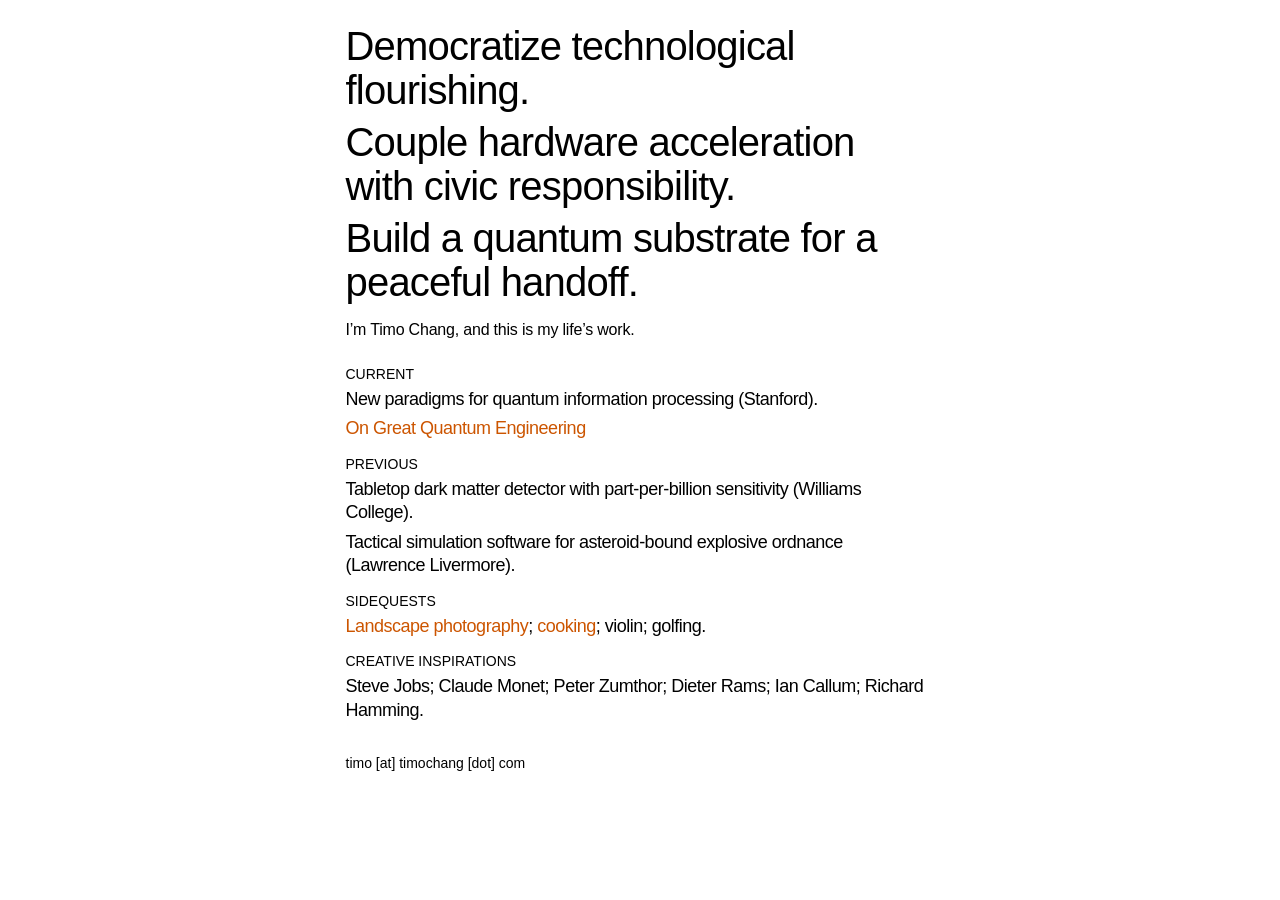
==== index.html @ 715b97fe "Increase homepage typography while preserving spacing" ====
<!DOCTYPE html>
<html lang="en">
<head>
    <meta charset="UTF-8">
    <meta name="viewport" content="width=device-width, initial-scale=1.0">
    <meta http-equiv="Cache-Control" content="no-cache, no-store, must-revalidate">
    <meta http-equiv="Pragma" content="no-cache">
    <meta http-equiv="Expires" content="0">
    <title>Timo Chang</title>
    <meta name="description" content="Architecting the first winnable quantum game. Building digital quantum information processing with neutral atom arrays.">

    <!-- Open Graph / Social Media -->
    <meta property="og:type" content="website">
    <meta property="og:url" content="https://yourwebsite.com/">
    <meta property="og:title" content="Timo Chang">
    <meta property="og:description" content="Architecting the first winnable quantum game.">
    <meta property="og:image" content="/og-image.png?v=4">
    <meta property="og:image:width" content="1200">
    <meta property="og:image:height" content="630">

    <!-- Twitter -->
    <meta name="twitter:card" content="summary_large_image">
    <meta name="twitter:title" content="Timo Chang">
    <meta name="twitter:description" content="Architecting the first winnable quantum game.">
    <meta name="twitter:image" content="/og-image.png?v=4">

    <link rel="icon" type="image/svg+xml" href="favicon.svg?v=6">
    <link rel="icon" type="image/png" sizes="32x32" href="favicon-32.png?v=6">
    <link rel="icon" type="image/png" sizes="192x192" href="favicon-192.png?v=6">
    <link rel="icon" type="image/png" sizes="512x512" href="favicon-512.png?v=6">
    <link rel="apple-touch-icon" sizes="180x180" href="apple-touch-icon.png?v=5">

    <link rel="stylesheet" href="css/style.css?v=home-type-20260914">

    <!-- Strip hash before browser renders so it can't fragment-scroll.
         nav.js reads __initialHash and restores the URL after switching. -->
    <script>
        (function () {
            if (window.location.hash) {
                window.__initialHash = window.location.hash.slice(1);
                history.replaceState(null, '', window.location.pathname + window.location.search);
            }
        })();
    </script>
</head>
<body>
    <header>
        <div class="header-inner">
            <div class="site-title">
                <a href="#about" aria-label="Home">
                    <svg class="home-circle" width="16" height="16" viewBox="0 0 16 16">
                        <circle cx="8" cy="8" r="8" fill="#CC5500"/>
                    </svg>
                    <span class="home-text" style="display: none;">Home</span>
                </a>
            </div>
            <button class="mobile-menu-toggle" aria-label="Toggle menu">Menu</button>
            <nav>
                <a href="#engineering" class="nav-link">Engineering</a>
                <a href="#photographs" class="nav-link">Photographs</a>
                <a href="#recipes" class="nav-link">Recipes</a>
            </nav>
        </div>
    </header>

    <main>
        <section data-section="about" class="section active">
            <div class="grid"><div class="home-reading">
                <div class="home-principle">
                    <h1><span>Democratize technological flourishing.</span><span>Couple hardware acceleration with civic responsibility.</span><span>Build a quantum substrate for a peaceful handoff.</span></h1>
                    <p class="home-introduction">I’m Timo Chang, and this is my life’s work.</p>
                </div>
                <div class="home-details">
                    <div class="home-group"><h2 class="home-group-label">Current</h2><p>New paradigms for quantum information processing (Stanford).</p><p><a href="#engineering">On Great Quantum Engineering</a></p></div>
                    <div class="home-group"><h2 class="home-group-label">Previous</h2><p>Tabletop dark matter detector with part-per-billion sensitivity (Williams College).</p><p>Tactical simulation software for asteroid-bound explosive ordnance (Lawrence Livermore).</p></div>
                    <div class="home-group"><h2 class="home-group-label">Sidequests</h2><p><a href="#photographs">Landscape photography</a>; <a href="#recipes">cooking</a>; violin; golfing.</p></div>
                    <div class="home-group"><h2 class="home-group-label">Creative Inspirations</h2><p>Steve Jobs; Claude Monet; Peter Zumthor; Dieter Rams; Ian Callum; Richard Hamming.</p></div>
                </div>
                <p class="home-contact">timo [at] timochang [dot] com</p>
            </div></div>
        </section>

        <section data-section="recipes" class="section">
            <div class="recipe-grid">
                <aside class="recipe-sidebar">
                    <div class="recipe-tabs">
                        <button class="recipe-tab active" data-recipe="short-ribs">Short Ribs & Pommes Purée</button>
                        <button class="recipe-tab" data-recipe="chicken-provencal">Poulet à la Provençale</button>
                    </div>
                </aside>

                <div class="recipe-content">
                    <!-- Recipe: Short Ribs -->
                    <div class="recipe-page active" data-recipe="short-ribs">
                        <!-- Recipe Header -->
                        <div class="recipe-header">
                            <h2 class="recipe-title">Braised Beef Short Ribs & Pommes Purée</h2>
                            <div class="recipe-meta">
                                <span class="recipe-cycle">Time Overhead: 0h10m + 4h15m = <strong>4h25m</strong></span>
                            </div>
                        </div>

                <!-- Primitives + Dish Image Grid -->
                <div class="primitives-image-grid">
                    <div class="primitives-section">
                        <div class="primitives-category">
                            <span class="primitives-label">Hardware</span>
                            <span class="primitives-value">Dutch Oven, Stainless Steel Pot, Blender, Cheesecloth</span>
                        </div>
                        <div class="primitives-category">
                            <span class="primitives-label">Protein</span>
                            <span class="primitives-value">Short Ribs (Bone-in)</span>
                        </div>
                        <div class="primitives-category">
                            <span class="primitives-label">Aromatics</span>
                            <span class="primitives-value">Onion, Carrot, Celery, Tomato Paste</span>
                        </div>
                        <div class="primitives-category">
                            <span class="primitives-label">Solvents</span>
                            <span class="primitives-value">Red Wine (Cabernet), Beef Stock (Gelatinous)</span>
                        </div>
                        <div class="primitives-category">
                            <span class="primitives-label">Starch</span>
                            <span class="primitives-value">Yukon Gold Potatoes</span>
                        </div>
                        <div class="primitives-category">
                            <span class="primitives-label">Emulsion</span>
                            <span class="primitives-value">Butter (Cold), Lemon Juice (Acid)</span>
                        </div>
                    </div>
                    <figure class="dish-photo-figure">
                        <img src="img/braised-beef.jpg" alt="Braised Beef Short Ribs & Pommes Purée" class="dish-photo no-grayscale" loading="lazy">
                    </figure>
                </div>

                <div class="section-divider"></div>

                <!-- Gantt Chart -->
                <div class="gantt-chart" tabindex="0" role="region" aria-label="Cooking timeline">
                    <!-- Time Axis -->
                    <div class="gantt-time-axis">
                        <div class="gantt-label"></div>
                        <div class="gantt-track-header">
                            <span class="time-marker" style="left: 0%;">-0:10</span>
                            <span class="time-marker" style="left: 6%;">0:00</span>
                            <span class="time-marker" style="left: 26%;">0:35</span>
                            <span class="time-marker break-marker" style="left: 38%;"> // </span>
                            <span class="time-marker" style="left: 52%;">3:30</span>
                            <span class="time-marker" style="left: 72%;">4:00</span>
                            <span class="time-marker" style="left: 98%;">4:15</span>
                        </div>
                    </div>

                    <!-- Thread A: Protein -->
                    <div class="gantt-row-labeled">
                        <div class="gantt-label">
                            <span class="thread-name">A: Protein</span>
                        </div>
                        <div class="gantt-track-container">
                            <!-- Labels above -->
                            <div class="gantt-labels-row">
                                <span class="external-label" style="left: 3%;" data-step="mise">Prep</span>
                                <span class="external-label" style="left: 10.5%;" data-step="sear">Sear</span>
                                <span class="external-label" style="left: 18.5%;" data-step="deglaze">Deglaze</span>
                                <span class="external-label" style="left: 28%;" data-step="braise">Braise</span>
                                <span class="external-label" style="left: 74%;" data-step="strain">Strain</span>
                                <span class="external-label" style="left: 90%;" data-step="reduce">Reduce</span>
                            </div>
                            <!-- Track with blocks -->
                            <div class="gantt-track" data-thread="a">
                                <div class="track-highlight-bar"></div>
                                <div class="gantt-block active" style="left: 0%; width: 6%;" data-step="mise"></div>
                                <div class="gantt-block active" style="left: 6%; width: 9%;" data-step="sear"></div>
                                <div class="gantt-block active" style="left: 15%; width: 7%;" data-step="deglaze"></div>
                                <div class="gantt-block passive" style="left: 22%; width: 12%;" data-step="braise"></div>
                                <div class="gantt-break" style="left: 34%; width: 8%;"></div>
                                <div class="gantt-block passive" style="left: 42%; width: 26%;" data-step="braise"></div>
                                <div class="gantt-block active" style="left: 68%; width: 12%;" data-step="strain"></div>
                                <div class="gantt-block active accent" style="left: 80%; width: 20%;" data-step="reduce"></div>
                            </div>
                        </div>
                    </div>

                    <!-- Thread B: Starch -->
                    <div class="gantt-row-labeled">
                        <div class="gantt-label">
                            <span class="thread-name">B: Starch</span>
                        </div>
                        <div class="gantt-track-container">
                            <!-- Labels above -->
                            <div class="gantt-labels-row">
                                <span class="external-label" style="left: 53%;" data-step="prep">Prep</span>
                                <span class="external-label" style="left: 69%;" data-step="boil">Boil</span>
                                <span class="external-label" style="left: 90%;" data-step="emulsify">Emulsify</span>
                            </div>
                            <!-- Track with blocks -->
                            <div class="gantt-track" data-thread="b">
                                <div class="track-highlight-bar"></div>
                                <div class="gantt-block idle" style="left: 0%; width: 34%;"></div>
                                <div class="gantt-break" style="left: 34%; width: 8%;"></div>
                                <div class="gantt-block idle" style="left: 42%; width: 6%;"></div>
                                <div class="gantt-block active" style="left: 48%; width: 10%;" data-step="prep"></div>
                                <div class="gantt-block active" style="left: 58%; width: 22%;" data-step="boil"></div>
                                <div class="gantt-block active accent" style="left: 80%; width: 20%;" data-step="emulsify"></div>
                            </div>
                        </div>
                    </div>
                </div>

                <!-- Step Details -->
                <div class="recipe-steps">
                    <div class="step-grid" data-step="mise">
                        <div class="step-time">T-00:10</div>
                        <div class="step-thread">A</div>
                        <div class="step-desc"><strong>Prep</strong> — Salt ribs. Medium dice mirepoix (onion, carrot, celery). 10m.</div>
                    </div>
                    <div class="step-grid" data-step="sear">
                        <div class="step-time">T+00:00</div>
                        <div class="step-thread">A</div>
                        <div class="step-desc"><strong>Sear Protein</strong> — Dutch Oven, high heat. Deep Maillard crust. Remove. 20m.</div>
                    </div>
                    <div class="step-grid" data-step="deglaze">
                        <div class="step-time">T+00:20</div>
                        <div class="step-thread">A</div>
                        <div class="step-desc"><strong>Mirepoix + Deglaze</strong> — Sauté aromatics. Deglaze w/ Cabernet (lift fond). Add beef stock. 15m.</div>
                    </div>
                    <div class="step-grid passive-step" data-step="braise">
                        <div class="step-time">T+00:35</div>
                        <div class="step-thread">A</div>
                        <div class="step-desc"><strong>Braise</strong> — Oven @ 325°F. Collagen → gelatin conversion. 3h 25m. [Passive]</div>
                    </div>
                    <div class="step-grid" data-step="prep">
                        <div class="step-time">T+03:30</div>
                        <div class="step-thread">B</div>
                        <div class="step-desc"><strong>Prep Potatoes</strong> — Peel, cube Yukon Golds. Cold water start. 15m.</div>
                    </div>
                    <div class="step-grid" data-step="boil">
                        <div class="step-time">T+03:45</div>
                        <div class="step-thread">B</div>
                        <div class="step-desc"><strong>Boil</strong> — Until fork-tender. 25m.</div>
                    </div>
                    <div class="step-grid" data-step="strain">
                        <div class="step-time">T+04:00</div>
                        <div class="step-thread">A</div>
                        <div class="step-desc"><strong>Filtration</strong> — Remove meat. Strain liquid through cheesecloth. Discard solids. 5m.</div>
                    </div>
                    <div class="step-grid" data-step="reduce">
                        <div class="step-time">T+04:05</div>
                        <div class="step-thread">A</div>
                        <div class="step-desc"><strong>Reduction</strong> — High heat. Reduce braising liquid to demi-glace consistency. 10m.</div>
                    </div>
                    <div class="step-grid" data-step="emulsify">
                        <div class="step-time">T+04:10</div>
                        <div class="step-thread">B</div>
                        <div class="step-desc"><strong>Emulsify</strong> — Drain. Blender. Add cold butter + lemon juice (acid). 5m.</div>
                    </div>
                    <div class="step-grid convergence-step" data-step="plate">
                        <div class="step-time">T+04:15</div>
                        <div class="step-thread">A+B</div>
                        <div class="step-desc"><strong>Plate</strong> — Pommes purée base. Short rib. Pour reduction over meat.</div>
                    </div>
                </div>
                    </div>

                    <!-- Recipe: Chicken Provençal -->
                    <div class="recipe-page" data-recipe="chicken-provencal">
                        <!-- Recipe Header -->
                        <div class="recipe-header">
                            <h2 class="recipe-title">Poulet à la Provençale</h2>
                            <div class="recipe-meta">
                                <span class="recipe-cycle">Time Overhead: 0h15m + 0h40m = <strong>0h55m</strong></span>
                            </div>
                        </div>

                <!-- Primitives + Dish Image Grid -->
                <div class="primitives-image-grid">
                    <div class="primitives-section">
                        <div class="primitives-category">
                            <span class="primitives-label">Hardware</span>
                            <span class="primitives-value">Dutch Oven</span>
                        </div>
                        <div class="primitives-category">
                            <span class="primitives-label">Protein</span>
                            <span class="primitives-value">Whole Chicken Leg (Bone-in, Skin-on)</span>
                        </div>
                        <div class="primitives-category">
                            <span class="primitives-label">Matrix</span>
                            <span class="primitives-value">Cherry Tomatoes, Bell Peppers, Shallots, Garlic, Tangerine, Rosemary</span>
                        </div>
                        <div class="primitives-category">
                            <span class="primitives-label">Solvents</span>
                            <span class="primitives-value">Dry White Wine (Sauvignon Blanc), Chicken Stock</span>
                        </div>
                        <div class="primitives-category">
                            <span class="primitives-label">Integration</span>
                            <span class="primitives-value">Pesto Rigatoni / Saffron Rice</span>
                        </div>
                    </div>
                    <figure class="dish-photo-figure">
                        <img src="img/chicken.png" alt="Poulet à la Provençale" class="dish-photo no-grayscale" loading="lazy">
                    </figure>
                </div>

                <div class="section-divider"></div>

                <!-- Gantt Chart -->
                <div class="gantt-chart" tabindex="0" role="region" aria-label="Cooking timeline">
                    <!-- Time Axis -->
                    <div class="gantt-time-axis">
                        <div class="gantt-label"></div>
                        <div class="gantt-track-header">
                            <span class="time-marker" style="left: 0%;">-0:10</span>
                            <span class="time-marker" style="left: 12.5%;">0:00</span>
                            <span class="time-marker" style="left: 31.25%;">0:15</span>
                            <span class="time-marker" style="left: 50%;">0:30</span>
                            <span class="time-marker" style="left: 87.5%;">1:10</span>
                            <span class="time-marker" style="left: 100%;">1:15</span>
                        </div>
                    </div>

                    <!-- Thread A: Protein -->
                    <div class="gantt-row-labeled">
                        <div class="gantt-label">
                        </div>
                        <div class="gantt-track-container">
                            <!-- Labels above -->
                            <div class="gantt-labels-row">
                                <span class="external-label" style="left: 6.25%;" data-step="prep">Prep</span>
                                <span class="external-label" style="left: 21.875%;" data-step="sear">Sear</span>
                                <span class="external-label" style="left: 34.375%;" data-step="extraction">Extract</span>
                                <span class="external-label" style="left: 40.625%;" data-step="deglaze">Deglaze</span>
                                <span class="external-label" style="left: 46.875%;" data-step="assembly">Assemble</span>
                                <span class="external-label" style="left: 68.75%;" data-step="braise">Braise</span>
                                <span class="external-label" style="left: 93.75%;" data-step="finish">Finish</span>
                            </div>
                            <!-- Track with blocks -->
                            <div class="gantt-track" data-thread="a">
                                <div class="track-highlight-bar"></div>
                                <div class="gantt-block active" style="left: 0%; width: 12.5%;" data-step="prep"></div>
                                <div class="gantt-block active" style="left: 12.5%; width: 18.75%;" data-step="sear"></div>
                                <div class="gantt-block active" style="left: 31.25%; width: 6.25%;" data-step="extraction"></div>
                                <div class="gantt-block active" style="left: 37.5%; width: 6.25%;" data-step="deglaze"></div>
                                <div class="gantt-block active" style="left: 43.75%; width: 6.25%;" data-step="assembly"></div>
                                <div class="gantt-block passive" style="left: 50%; width: 37.5%;" data-step="braise"></div>
                                <div class="gantt-block active accent" style="left: 87.5%; width: 12.5%;" data-step="finish"></div>
                            </div>
                        </div>
                    </div>
                </div>

                <!-- Step Details -->
                <div class="recipe-steps">
                    <div class="step-grid single-thread" data-step="prep">
                        <div class="step-time">T-00:10</div>
                        <div class="step-desc"><strong>Prep</strong> — Salt chicken. Mince shallots/garlic. Julienne bell peppers. Halve tangerine. 10m.</div>
                    </div>
                    <div class="step-grid single-thread" data-step="sear">
                        <div class="step-time">T+00:00</div>
                        <div class="step-desc"><strong>Sear</strong> — Cold dutch oven start. Med-High. Render fat. Crisp skin. 15m.</div>
                    </div>
                    <div class="step-grid single-thread" data-step="extraction">
                        <div class="step-time">T+00:15</div>
                        <div class="step-desc"><strong>Extraction</strong> — Remove chicken. Sauté shallots/garlic in schmaltz. 5m.</div>
                    </div>
                    <div class="step-grid single-thread" data-step="deglaze">
                        <div class="step-time">T+00:20</div>
                        <div class="step-desc"><strong>Deglaze</strong> — Add wine. Scrape fond. Reduce by half. 5m.</div>
                    </div>
                    <div class="step-grid single-thread" data-step="assembly">
                        <div class="step-time">T+00:25</div>
                        <div class="step-desc"><strong>Assembly</strong> — Add tomatoes, bell peppers, stock. Place tangerine half (face down). Return chicken (skin up). Rosemary. 5m.</div>
                    </div>
                    <div class="step-grid single-thread passive-step" data-step="braise">
                        <div class="step-time">T+00:30</div>
                        <div class="step-desc"><strong>Braise</strong> — Oven @ 375°F. Uncovered (maintains skin texture). 40m. [Passive]</div>
                    </div>
                    <div class="step-grid single-thread convergence-step" data-step="finish">
                        <div class="step-time">T+01:10</div>
                        <div class="step-desc"><strong>Finish</strong> — Remove. Rest 5m. Top with parsley/zest.</div>
                    </div>
                </div>
                    </div>
                </div>
            </div>
        </section>

        <section data-section="engineering" class="section">
            <div class="essay-container">
                <h2 class="essay-title">On Great Quantum Engineering</h2>
                <p class="essay-label">A definite optimist's philosophy on quantum systems engineering</p>
                <blockquote class="essay-epigraph">
                    "In order to improve your game, you must study the endgame before everything else."
                    <cite>— José Raúl Capablanca, World Chess Champion 1921</cite>
                </blockquote>

                <div class="essay-body">

                    <!-- I · The Grandmaster's Inversion (¶1–5) -->
                    <div class="essay-row">
                        <div class="essay-text">
                            <p>Casual chess players learn the game forward. They memorize openings and hunt for tactical advantages in the middle game, winning material here or dominating a file there. They view the game as a collection of local optimizations, hoping that if they win enough small battles, the war will take care of itself.</p>
                        </div>
                    </div>

                    <div class="essay-row">
                        <div class="essay-text">
                            <p>The Grandmaster inverts this logic. He studies the endgame first because he understands that a checkmate with a single pawn is worth more than a draw with a full queen advantage. He does not play to accumulate material; he plays to force a specific, simplified state where victory is inevitable.</p>
                        </div>
                    </div>

                    <div class="essay-row">
                        <div class="essay-text">
                            <p>This analogy articulately transposes to the difference between good versus great engineering. A good engineer is a master of tactics. He can optimize a specific component, minimize a specific noise source, or design a beautiful control loop. He wins material. But the great engineer, much like Capablanca, is obsessed with the endgame. He understands that a "better" component is worthless if it does not improve his final device performance. He defines the particular application first, and then derives every move in the stack—from the hardware topology to the compilation strategy—directly from the final winning endgame.</p>
                        </div>
                    </div>

                    <div class="essay-row">
                        <div class="essay-text">
                            <p>I learned this lesson the hard way. As I transitioned from the clean, bounded problems of physics coursework to the chaos of building a quantum information processor, I realized all I had learned in school was tactics. I could stabilize the frequency of a laser or improve the coherence of a qubit, but I lacked the clarity of a Grandmaster. I found myself asking: <em>How do I identify the point of diminishing returns? Amidst a seemingly boundless number of optimization problems, how do I choose the few that actually move the needle?</em></p>
                        </div>
                    </div>

                    <div class="essay-row">
                        <div class="essay-text">
                            <p>These were daunting questions, but I quickly realized that the inability to answer them is not a skill issue. Rather, it is a deficiency of framework. The great engineer succeeds not just because he can build, but because he treats the endgame not merely as an outcome but rather the <strong>generator of logic</strong>. I truly believe that if you can strictly define a clear end goal, you can derive the framework through which you analyze your entire engineering workflow.</p>
                        </div>
                    </div>

                    <!-- II · The Indefinite Trance (¶6–7) -->
                    <div class="essay-section-group" data-section="indefinite-trance">
                        <div class="essay-row">
                            <div class="essay-text">
                                <p>Such rigorous, systems-level derivation is foreign to the quantum information processing community. Our field is entranced by a ubiquitous dosage of <strong>indefinite optimism</strong>. We are magnetized by the shimmering notion of "Universal Fault Tolerance"—a horizon that promises a trillion dollar market despite lacking verifiable advantage in almost any application beyond factoring primes. Attempting to engineer for universality and optionality offers the comfort of avoiding the risk of a wrong commitment. But the indefinite optimist pays the cost of forever waiting for a better future to arrive; he can never chart and build that future for himself. And in that endless wait, desperately treading water until the next ambiguous dopamine hit arrives, the decay to indefinite pessimism is both inevitable and tragic.</p>
                            </div>
                        </div>

                        <div class="essay-row">
                            <div class="essay-text">
                                <p>We must be <strong>definite optimists</strong>. The only way to break out of this trance and architect a better future outcome is to define a <strong>winnable quantum game</strong>. By constraining the endgame to a single, verifiable application, we force the development of the very framework that the indefinite optimist avoids.</p>
                            </div>
                        </div>
                    </div>

                    <!-- III · Derived Architecture (¶8–11) -->
                    <div class="essay-section-group" data-section="derived-architecture">
                        <div class="essay-row">
                            <div class="essay-text">
                                <p>Consider the architectural decisions required to build a functional quantum information processor. The engineer must correctly select: qubit modality, qubit encoding, system connectivity, entanglement method, error correction code, and circuit compilation strategy.</p>
                            </div>
                        </div>

                        <div class="essay-row">
                            <div class="essay-text">
                                <p>In this stack, there is no partial credit. If any single one of these layers is incorrect, the machine will not produce quantum advantage. In the pursuit of general universality, the engineer is forced to operate in a design space of maximum entropy. He must consider every application and no application simultaneously, making isolated optimizations based on local intuition. In reality, the magnitude of his work is wasted by the chaos of his direction.</p>
                            </div>
                        </div>

                        <div class="essay-row">
                            <div class="essay-text">
                                <p>But if you impose a defined endgame, you apply a rigorous boundary condition that drastically limits the space of possible trajectories. You trade 99% of possible applications, speculative market verticals, and the seductive promise of a universal outcome for a design parameter space that you can explore ergodically. To statistically guarantee the system reaches the winning game state, one must brutally restrict the search volume. By restricting the scope of application, you give yourself an opportunity for engineering decisions to compound productively. The application dictates the connectivity; the connectivity constrains the error correction; the error correction selects the qubit. This is the only way to reach a winning endgame.</p>
                            </div>
                        </div>

                        <div class="essay-row">
                            <div class="essay-text">
                                <p>I propose that we stop treating the architecture of a quantum computer as a speculative bet, and start treating it as a derived solution. We must fix the endgame not to a vague market vertical but to a specific computational victory. We must select a single, well-defined algorithm—whether it is a specific Hamiltonian simulation or a targeted optimization routine—and anchor the entire stack to that singular point. This constraint transforms the engineering process. It enables us to quantitatively evaluate every decision, replacing the aimless optimization of micro-metrics with a rigorous analysis of resource management, time overhead, and error budgeting. These will become the first true fundamentals of quantum systems engineering.</p>
                            </div>
                        </div>
                    </div>

                    <!-- IV · The Right to Play Again (¶12–19) -->
                    <div class="essay-row">
                        <div class="essay-text">
                            <p>The utility of studying the endgame extends far beyond the engineering stack. It illuminates the commercial path and dictates the precise talent density required to walk it. By fixing the application and developing rigorous quantum systems engineering framework, one can turn a lottery ticket into a deterministic execution plan. The great engineer does not rely on the luck of a million-to-one shot. He rigs the outcome by choosing an endgame where he possesses an asymmetric advantage, leaving only one variable: his own ability to execute.</p>
                        </div>
                    </div>

                    <div class="essay-row">
                        <div class="essay-text">
                            <p>This is the essence of requirements-based engineering. It is the discipline of sacrificing the infinite potential of what a machine <em>might</em> do, for the absolute certainty of what it <em>must</em> do. We ignore the blind stumble toward a trillion-dollar fantasy, and we instead evaluate how to win every necessary battle on the way to the endgame.</p>
                        </div>
                    </div>

                    <div class="essay-row">
                        <div class="essay-text">
                            <p>The natural objection to this philosophy is fear of the ceiling. The skeptic asks: <em>If we build for a specific application, do we not cap our potential? By ignoring the "universal" dream, are we leaving the trillion-dollar opportunity on the table?</em></p>
                        </div>
                    </div>

                    <div class="essay-row">
                        <div class="essay-text">
                            <p>Such an attitude assumes that one can only play this game once.</p>
                        </div>
                    </div>

                    <div class="essay-row">
                        <div class="essay-text">
                            <p>You cannot change the world overnight. To believe otherwise is vanity. The winning strategy is to identify a winnable game: a scoped, defined challenge that pushes the limits of the possible, yet remains grounded enough that your derived framework allows you to execute flawlessly with deterministic precision.</p>
                        </div>
                    </div>

                    <div class="essay-row">
                        <div class="essay-text">
                            <p>The reward for winning this game is that <strong>you earn the right to play again</strong>.</p>
                        </div>
                    </div>

                    <div class="essay-row">
                        <div class="essay-text">
                            <p>You take the capital, the credibility, the system frameworks, and the hardened team from the first victory, and you deploy them into a slightly larger, slightly harder game. You repeat this loop. Solve, win, expand. Eventually, you look up and realize you have been riding the crest of the technological frontier for twenty-five years, keeping your finger on the pulse of possibility, always the first to identify the next game that incrementally pushes the boundary of human capability.</p>
                        </div>
                    </div>

                    <div class="essay-row">
                        <div class="essay-text">
                            <p>The "universal" machine is not built by the dreamer who tries to do everything at once and fails. It is built by the grand strategist who wins one specific game after another, until the universal machine ceases to be a dream, becoming instead the inevitable sum of his sequential victories.</p>
                        </div>
                    </div>

                    <!-- V · History Confirms (¶20–24) -->
                    <div class="essay-row">
                        <div class="essay-text">
                            <p>History confirms this strategy of success. The modern paradigms we stand on today were not born from universal ambitions, but from the sequential conquest of specific games.</p>
                        </div>
                    </div>

                    <div class="essay-row">
                        <div class="essay-text">
                            <p>The analogy is literal in the case of DeepMind, for example. It's well-known that Demis Hassabis has long dreamed of general intelligence, but his team did not begin by attempting to solve for this universal outcome. They began by finding small, bounded games where they could engineer an asymmetric advantage. They started with Pong. That victory snowballed into Go, then Chess, then Starcraft, and eventually into biology with AlphaFold. The talent and infrastructure forged in those "games" became the foundation for the Gemini models powering the world today.</p>
                        </div>
                    </div>

                    <div class="essay-row">
                        <div class="essay-text">
                            <p>We see the same lineage in NVIDIA. Today, they are the undisputed sovereign of the AI compute stack, but their path was not a straight line to the H200. It began with the humble "game" of 3D graphics rendering. They won that market, then pivoted to a new, slightly harder game. They realized that the massive parallelization required to render pixels was mathematically relevant to many of the operations required for scientific computing. By winning these niche industrial games, they inadvertently built the exact linear algebra engines that served as a foundation for crypto mining, and finally, for the massive matrix multiplications of deep learning. They did not set out to build the world's AI infrastructure; they simply built a hardware stack capable of winning the game in front of them, over and over again.</p>
                        </div>
                    </div>

                    <div class="essay-row">
                        <div class="essay-text">
                            <p>Quantum computing is currently trying to skip this history. The industry is attempting to jump straight from the lab bench to the "Universal Machine" without ever playing the intermediate games of Pong or scientific simulation. We are trying to be NVIDIA in 2024 without ever being NVIDIA in 1999.</p>
                        </div>
                    </div>

                    <div class="essay-row">
                        <div class="essay-text">
                            <p>This is why I am insisting on a defined endgame. I am not limiting the scope of quantum mechanics; I am simply looking for its first "Pong." By solving a specific, high-value problem, we do more than just generate scientific data. We build the "CUDA" of quantum: the control systems, the calibration routines, and the engineering culture required to scale. We win the right to play again. And when we look up twenty-five years from now, we will find that the universal machine we dreamed of was not a miracle we waited for, but the inevitable sum of the games we chose to win.</p>
                        </div>
                    </div>

                </div>
            </div>
        </section>

        <!-- Unlisted draft — reachable only via #zermatt1, password-gated (see js/zermatt1.js) -->
        <section data-section="zermatt1" class="section">
            <div class="essay-container" id="zermatt1-container">
                <div class="essay-body">
                    <div class="essay-row">
                        <aside class="essay-margin">
                            <p class="movement-header">Private Draft</p>
                        </aside>
                        <div class="essay-text">
                            <p>This essay is an unlisted working draft.</p>
                            <form id="zermatt1-form" class="gate-form">
                                <input type="password" id="zermatt1-password" placeholder="Password" aria-label="Password" autocomplete="off">
                                <button type="submit">Enter</button>
                            </form>
                            <p class="gate-error" id="zermatt1-error" hidden>Incorrect password.</p>
                        </div>
                    </div>
                </div>
            </div>
        </section>

        <section data-section="photographs" class="section">
            <div class="gallery-grid">
                <div class="gallery-hero">
                    <img src="Photographs/headerimage.avif" alt="Landscape photography" class="gallery-hero-image">
                </div>

                <h2 class="gallery-hero-text">World impressions inspired by Ansel Adams' visualization principles</h2>

                <aside class="gallery-meta">
                    <div class="gallery-tabs">
                        <button class="gallery-tab active" data-folder="All">All</button>
                        <button class="gallery-tab" data-folder="Scottish Highlands">Scottish Highlands</button>
                        <button class="gallery-tab" data-folder="Yosemite">Yosemite</button>
                        <button class="gallery-tab" data-folder="London, Cinestill 800T">London, Cinestill 800T</button>
                        <button class="gallery-tab" data-folder="London, Tri-X 400">London, Tri-X 400</button>
                        <button class="gallery-tab" data-folder="Shanghai, Hong Kong, Japan">Shanghai, Hong Kong, Japan</button>
                        <button class="gallery-tab" data-folder="Ephemera">Ephemera</button>
                    </div>
                </aside>
                
                <div class="gallery-content">
                    <div class="gallery-viewer">
                        <button class="gallery-zone gallery-prev" aria-label="Previous image">
                            <span class="gallery-zone-label">←</span>
                        </button>
                        <div class="gallery-image-wrapper">
                            <img class="gallery-image" src="" alt="Photograph">
                        </div>
                        <button class="gallery-zone gallery-next" aria-label="Next image">
                            <span class="gallery-zone-label">→</span>
                        </button>
                    </div>
                    <div class="gallery-controls">
                        <span class="gallery-counter"></span>
                    </div>
                </div>
            </div>
        </section>
        <section class="section" data-section="exchange-pulses" aria-label="Exchange pulse designer">
            <iframe data-src="/exchange-pulses/index.html" title="Exchange pulse designer"></iframe>
        </section>
    </main>

    <script src="js/zermatt1.js?v=2"></script>
    <script src="js/nav.js?v=11"></script>
    <script src="js/gallery.js?v=2"></script>
    <script src="js/recipe.js?v=3"></script>
</body>
</html>
---- css/style.css ----
@font-face{font-family:"ABC Areal";src:url("https://timochang.com/fonts/areal/ABCAreal-Regular.woff2") format("woff2");font-weight:400;font-style:normal;font-display:swap}
@font-face{font-family:"ABC Areal";src:url("https://timochang.com/fonts/areal/ABCAreal-RegularItalic.woff2") format("woff2");font-weight:400;font-style:italic;font-display:swap}
@font-face{font-family:"ABC Areal";src:url("https://timochang.com/fonts/areal/ABCAreal-Medium.woff2") format("woff2");font-weight:500;font-style:normal;font-display:swap}
@font-face{font-family:"ABC Areal";src:url("https://timochang.com/fonts/areal/ABCAreal-MediumItalic.woff2") format("woff2");font-weight:500;font-style:italic;font-display:swap}
@font-face{font-family:"ABC Areal";src:url("https://timochang.com/fonts/areal/ABCAreal-Bold.woff2") format("woff2");font-weight:700;font-style:normal;font-display:swap}
@font-face{font-family:"ABC Areal";src:url("https://timochang.com/fonts/areal/ABCAreal-BoldItalic.woff2") format("woff2");font-weight:700;font-style:italic;font-display:swap}
/* ==========================================================================
   International Typographic Style (Swiss Style)
   Philosophy: "Maximum meaning, minimum ink."
   ========================================================================== */

/* CSS Reset - Remove all browser defaults */
*, *::before, *::after {
    margin: 0;
    padding: 0;
    box-sizing: border-box;
}

html {
    font-size: 16px;
    -webkit-text-size-adjust: 100%;
    scrollbar-gutter: stable;
    scrollbar-width: thin; /* Firefox */
    scrollbar-color: transparent transparent; /* Firefox - hidden by default */
}

/* Show scrollbar when actively scrolling - Firefox */
html.scrolling {
    scrollbar-color: var(--color-accent) transparent;
}

/* Chrome, Safari, Opera scrollbar styling */
html::-webkit-scrollbar {
    width: 8px;
}

html::-webkit-scrollbar-track {
    background: transparent;
}

html::-webkit-scrollbar-thumb {
    background: transparent;
    border-radius: 4px;
    transition: background 0.3s ease;
}

/* Show scrollbar thumb when actively scrolling */
html.scrolling::-webkit-scrollbar-thumb {
    background: var(--color-accent);
}

body, h1, h2, h3, h4, h5, h6, p, blockquote, ul, ol, li, figure, figcaption {
    margin: 0;
    padding: 0;
}

ul, ol {
    list-style: none;
}

a {
    text-decoration: none;
    color: inherit;
}

img {
    display: block;
    max-width: 100%;
    height: auto;
}

button {
    background: none;
    border: none;
    cursor: pointer;
    font: inherit;
    color: inherit;
}

/* ==========================================================================
   Design Tokens - International Typographic Style
   ========================================================================== */
:root {
    /* Colors - Strict Black & White with Burnt Orange accent */
    --color-bg: #FFFFFF;
    --color-text: #000000;
    --color-accent: #CC5500;

    /* Typography - ABC Areal */
    --font-primary: "ABC Areal",Helvetica,sans-serif;
    --font-weight-regular: 400;
    --font-weight-medium: 500;
    
    /* Type Scale */
    --type-h1: 32px;
    --type-h2: 26px;
    --type-h3: 18px;
    --type-body: 16px;
    --type-meta: 13px;
    
    /* Line Height - Tighter for solid text blocks */
    --type-lh: 1.3;
    
    /* Letter Spacing (Tracking) */
    --tracking-h1: -1.5px;
    --tracking-body: -0.5px;
    --tracking-meta: 0px;
    
    /* Spacing - Modular Scale (4px baseline) */
    --space-4: 4px;
    --space-8: 8px;
    --space-12: 12px;
    --space-16: 16px;
    --space-24: 24px;
    --space-32: 32px;
    --space-48: 48px;
    --space-64: 64px;
    --space-96: 96px;
    --space-128: 128px;
    
    /* Grid */
    --grid-columns: 12;
    --grid-gap: 16px;
    --grid-margin: 48px;
    --grid-margin-mobile: 24px;

    /* Fixed header — matches actual rendered height:
       16px top padding + ~21px nav content (16px × 1.3 lh) + 16px bottom padding ≈ 53px.
       Using 56px for a small safety margin. Any element that sits flush below the
       fixed header should reference this token. */
    --header-height: 56px;
}

/* ==========================================================================
   Base Typography - Helvetica, weights 400/500 only
   ========================================================================== */
body {
    font-family: var(--font-primary);
    font-weight: var(--font-weight-regular);
    font-size: var(--type-body);
    line-height: var(--type-lh);
    letter-spacing: var(--tracking-body);
    color: var(--color-text);
    background-color: var(--color-bg);
    text-align: left;
    -webkit-font-smoothing: antialiased;
    -moz-osx-font-smoothing: grayscale;
}

h1 {
    font-family: var(--font-primary);
    font-size: var(--type-h1);
    font-weight: var(--font-weight-medium);
    letter-spacing: var(--tracking-h1);
    line-height: 1;
    text-align: left;
}

h2 {
    font-family: var(--font-primary);
    font-size: var(--type-h2);
    font-weight: var(--font-weight-medium);
    letter-spacing: var(--tracking-body);
    line-height: var(--type-lh);
    text-align: left;
}

h3 {
    font-family: var(--font-primary);
    font-size: var(--type-h3);
    font-weight: var(--font-weight-regular);
    letter-spacing: var(--tracking-body);
    line-height: var(--type-lh);
    text-align: left;
}

p {
    font-size: var(--type-body);
    font-weight: var(--font-weight-regular);
    line-height: var(--type-lh);
    letter-spacing: var(--tracking-body);
    text-align: left;
    margin-bottom: var(--space-12);
    color: var(--color-text);
}

/* Links - Pure Blue accent only */
a {
    color: var(--color-accent);
    text-decoration: none;
}

a:hover {
    text-decoration: underline;
}

/* Strong/Bold - Use medium weight (500), never bold (700) */
strong, b {
    font-weight: var(--font-weight-medium);
}

/* Italic */
em, i {
    font-style: italic;
}

/* ==========================================================================
   12-Column Asymmetric Grid System
   Desktop: 25–50–25 — Meta (1–3) | Content (4–9) | Void (10–12)
   Single shared declaration — every section-level container composes onto this.
   ========================================================================== */
.grid,
.about-grid,
.recipe-grid,
.essay-container,
.gallery-grid {
    display: grid;
    grid-template-columns: repeat(12, 1fr);
    gap: var(--grid-gap);
    max-width: 1440px;
    margin: 0 auto;
    padding-left: var(--grid-margin);
    padding-right: var(--grid-margin);
}

/* Named-area template for the about section's repeating meta|content rows.
   Makes the meta/content asymmetry self-documenting in CSS. The divider rows
   keep their grid-column override since a bare <hr> has no area. */
.about-grid {
    grid-template-areas: "meta meta meta content content content content content content . . .";
}

/* ==========================================================================
   Navigation - Fixed, Plain Text, Explicit Links
   ========================================================================== */
header {
    position: fixed;
    top: 0;
    left: 0;
    width: 100%;
    z-index: 100;
    background-color: var(--color-bg);
    transform: translateY(0);
    transition: transform 0.3s ease;
}

header.header-hidden {
    transform: translateY(-100%);
}

.header-inner {
    display: grid;
    grid-template-columns: repeat(12, 1fr);
    gap: var(--grid-gap);
    max-width: 1440px;
    margin: 0 auto;
    padding: var(--space-16) var(--grid-margin);
    align-items: baseline;
}

.site-title {
    grid-column: 1 / 4;
    display: flex;
    align-items: baseline;
}

.site-title a {
    display: inline-block;
    line-height: 1;
    color: var(--color-text);
    text-decoration: none;
}

.site-title a:hover {
    text-decoration: none;
}

.site-title svg {
    display: block;
    vertical-align: baseline;
}

.site-title .home-text {
    font-size: var(--type-body);
    font-weight: var(--font-weight-regular);
    letter-spacing: var(--tracking-meta);
}

.site-title a:hover svg circle {
    fill: var(--color-text);
}

.site-title a:hover .home-text {
    color: var(--color-accent);
}

nav {
    grid-column: 4 / 10;
    display: flex;
    gap: var(--space-32);
    align-items: baseline;
}

.nav-link {
    font-size: var(--type-body);
    font-weight: var(--font-weight-regular);
    letter-spacing: var(--tracking-meta);
    color: var(--color-text);
}

.nav-link:hover,
.nav-link.active {
    color: var(--color-accent);
    text-decoration: none;
}

/* ==========================================================================
   Main Layout
   ========================================================================== */
main {
    margin-top: var(--header-height);
}

.section {
    display: none;
    padding-top: var(--space-32);
    padding-bottom: var(--space-32);
    opacity: 0;
    transform: translateX(0);
}

[data-section="engineering"] {
    padding-bottom: var(--space-128);
    padding-top: var(--space-32);
}

.section.active {
    display: block;
    animation: fadeIn 0.15s ease forwards;
}

.section.fade-out {
    display: block;
    animation: fadeOut 0.15s ease forwards;
}

@keyframes fadeIn {
    from {
        opacity: 0;
    }
    to {
        opacity: 1;
    }
}

@keyframes fadeOut {
    from {
        opacity: 1;
    }
    to {
        opacity: 0;
    }
}


/* ==========================================================================
   About Section — uses shared 12-col grid with named meta/content areas
   ========================================================================== */
.about-meta {
    grid-area: meta;
}

.about-meta-label {
    font-size: var(--type-meta);
    font-weight: var(--font-weight-regular);
    letter-spacing: var(--tracking-meta);
    text-transform: uppercase;
    color: var(--color-text);
    margin-bottom: var(--space-4);
}

.about-content {
    grid-area: content;
}

.about-title {
    font-size: 42px;
    font-weight: var(--font-weight-medium);
    letter-spacing: var(--tracking-h1);
    line-height: 1.1;
    margin-bottom: var(--space-32);
}

.about-intro {
    margin-bottom: var(--space-32);
}

.about-bio {
    margin-bottom: var(--space-32);
}

.about-image-container {
    grid-area: content;
}

.about-image-container img {
    width: 100%;
    max-width: 400px;
    height: auto;
    border-radius: 0;
    filter: grayscale(100%);
    transition: filter 0.3s ease;
}

.about-image-container img:hover {
    filter: grayscale(0%);
}

/* Specification List - Key-Value Technical Manifest */
.spec-list {
    display: flex;
    flex-direction: column;
    gap: var(--space-8);
    margin-bottom: 0;
}

.about-content p:last-child {
    margin-bottom: 0;
}

/* Spacer utility for grouped items */
.spacer-top {
    margin-top: var(--space-24);
}

/* Divider row spacing */
.about-grid:has(> .divider) {
    padding: var(--space-32) 0;
}

.spec-row {
    display: grid;
    grid-template-columns: 100px 1fr;
    gap: var(--space-16);
    align-items: baseline;
}

.spec-key {
    font-size: var(--type-body);
    font-weight: var(--font-weight-medium);
    letter-spacing: var(--tracking-meta);
    color: var(--color-text);
}

.spec-key a {
    color: var(--color-text);
}

.spec-value {
    font-size: var(--type-body);
    font-weight: var(--font-weight-regular);
    letter-spacing: var(--tracking-body);
    color: var(--color-text);
}

/* Social Links */
.social-links {
    display: flex;
    gap: var(--space-16);
}

.social-links a {
    color: var(--color-text);
    font-size: var(--type-body);
}

.social-links a:hover {
    color: var(--color-accent);
    text-decoration: none;
}

.social-links svg {
    width: 16px;
    height: 16px;
    fill: currentColor;
}

.contact-cryptic {
    margin-top: var(--space-16);
    font-size: var(--type-meta);
    color: var(--color-text);
    letter-spacing: 0.5px;
}

/* ==========================================================================
   Recipe/Temporal Timeline Section — uses shared 12-col grid
   ========================================================================== */
.recipe-sidebar {
    grid-column: 1 / 4;
    position: sticky;
    top: calc(var(--space-64) + var(--space-32) + var(--space-64));
    align-self: start;
}

.recipe-tabs {
    display: flex;
    flex-direction: column;
    gap: var(--space-8);
}

.recipe-tab {
    background: none;
    border: none;
    font-family: inherit;
    font-size: var(--type-body);
    font-weight: var(--font-weight-regular);
    letter-spacing: var(--tracking-meta);
    color: var(--color-text);
    text-align: left;
    padding: 0;
    cursor: pointer;
}

.recipe-tab:hover,
.recipe-tab.active {
    color: var(--color-accent);
}

.recipe-content {
    grid-column: 4 / 10;
    min-width: 0;
}

.recipe-page {
    display: none;
}

.recipe-page.active {
    display: block;
}

.recipe-container {
    max-width: 1440px;
    margin: 0 auto;
    padding-left: var(--grid-margin);
    padding-right: var(--grid-margin);
}

.recipe-header {
    border-bottom: 1px solid var(--color-text);
    padding-bottom: var(--space-12);
    margin-bottom: var(--space-32);
}

.recipe-title {
    font-size: 42px;
    font-weight: 500;
    letter-spacing: var(--tracking-h1);
    line-height: 1.1;
    margin: 0 0 var(--space-8) 0;
}

.recipe-meta {
    display: flex;
    gap: var(--space-24);
    font-size: var(--type-meta);
    color: #666;
}

/* Bill of Materials */
.bom-section {
    margin-bottom: var(--space-32);
    padding-bottom: var(--space-24);
    border-bottom: 1px solid #e0e0e0;
}

.bom-title {
    font-size: var(--type-body);
    font-weight: 500;
    letter-spacing: var(--tracking-body);
    margin: 0 0 var(--space-16) 0;
    text-transform: uppercase;
    color: #666;
}

.bom-grid {
    display: grid;
    grid-template-columns: repeat(auto-fit, minmax(200px, 1fr));
    gap: var(--space-12) var(--space-24);
}

.bom-category {
    display: flex;
    flex-direction: column;
    gap: var(--space-4);
}

.bom-label {
    font-size: var(--type-meta);
    font-weight: 500;
    color: var(--color-accent);
    text-transform: uppercase;
    letter-spacing: 0.5px;
}

.bom-value {
    font-size: var(--type-body);
    letter-spacing: var(--tracking-body);
    color: var(--color-text);
}

/* Section Divider */
.section-divider {
    border-top: 1px solid var(--color-text);
    padding-top: var(--space-8);
    margin-bottom: var(--space-24);
}

.section-divider-label {
    font-size: var(--type-meta);
    font-weight: 500;
    text-transform: uppercase;
    letter-spacing: 0.5px;
}

/* Primitives Section */
.primitives-section {
    display: flex;
    flex-direction: column;
    gap: var(--space-8);
    margin-bottom: var(--space-24);
}

.primitives-category {
    display: flex;
    gap: var(--space-8);
}

.primitives-label {
    font-size: var(--type-meta);
    font-weight: 500;
    color: var(--color-text);
    text-transform: uppercase;
    letter-spacing: 0.5px;
    min-width: 80px;
}

.primitives-value {
    font-size: var(--type-meta);
    color: #666;
}

/* Primitives + Dish Image Grid */
.primitives-image-grid {
    display: grid;
    grid-template-columns: repeat(12, 1fr);
    gap: var(--grid-gap);
    align-items: start;
    margin-bottom: var(--space-16);
}

.primitives-section {
    grid-column: 1 / 9;
}

.dish-photo-figure {
    grid-column: 9 / -1;
    margin: 0;
    align-self: start;
    display: flex;
    flex-direction: column;
    align-items: flex-start;
}

.dish-photo {
    width: 100%;
    height: 100%;
    max-width: 320px;
    object-fit: contain;
    border-radius: 0;
    filter: grayscale(100%);
    transition: filter 0.3s;
    background: #eee;
    display: block;
}

.dish-photo.no-grayscale {
    filter: none;
    object-fit: cover;
    max-height: 100%;
    height: auto;
    max-width: 165px;
    margin-left: auto;
}

.dish-photo-figure:hover .dish-photo,
.dish-photo:focus {
    filter: grayscale(0%);
}

.dish-photo-figure:hover .dish-photo.no-grayscale,
.dish-photo.no-grayscale:focus {
    filter: none;
}

.dish-caption {
    display: none;
}

.primitives-image-grid {
    align-items: stretch;
}

.primitives-section {
    display: flex;
    flex-direction: column;
    justify-content: stretch;
}

.dish-photo-figure {
    height: 100%;
}

@media (max-width: 900px) {
    .primitives-image-grid {
        grid-template-columns: 1fr;
    }
    .primitives-section, .dish-photo-figure {
        grid-column: 1 / -1;
    }
    .dish-photo {
        max-width: 100%;
        height: auto;
    }
    .dish-photo-figure {
        height: auto;
    }
}

/* Gantt Chart */
.gantt-chart {
    position: relative;
    margin-bottom: var(--space-48);
    overflow-x: auto;
}

.gantt-chart > .gantt-time-axis,
.gantt-chart > .gantt-row-labeled {
    min-width: 700px;
}

.gantt-time-axis {
    display: flex;
    margin-bottom: var(--space-8);
}

/* Mise en Place */
.mise-en-place {
    margin-bottom: var(--space-24);
}

.mise-header {
    font-size: var(--type-meta);
    font-weight: 500;
    color: var(--color-text);
    margin-bottom: var(--space-8);
    text-transform: uppercase;
    letter-spacing: 0.5px;
}

.mise-grid {
    display: grid;
    grid-template-columns: repeat(auto-fit, minmax(180px, 1fr));
    gap: var(--space-16);
}

.mise-item {
    display: flex;
    flex-direction: column;
    cursor: pointer;
    transition: color 0.15s ease;
}

.mise-item.highlight {
    color: var(--color-accent);
}

.mise-task {
    font-size: var(--type-body);
    font-weight: 500;
}

.mise-detail {
    font-size: var(--type-meta);
    color: #666;
}

.mise-item.highlight .mise-detail {
    color: var(--color-accent);
}

/* Gantt Chart */
.gantt-chart {
    margin-bottom: var(--space-24);
}

.gantt-label {
    width: 80px;
    flex-shrink: 0;
    font-size: var(--type-meta);
    color: #666;
    padding-right: var(--space-12);
}

.gantt-track-header {
    flex: 1;
    position: relative;
    height: 20px;
    border-bottom: 1px solid #e0e0e0;
}

.time-marker {
    position: absolute;
    transform: translateX(-50%);
    font-size: var(--type-meta);
    color: #666;
}

.time-marker.break-marker {
    font-weight: 700;
    letter-spacing: -1px;
}

.gantt-row {
    display: flex;
    margin-bottom: var(--space-8);
}

.gantt-row-labeled {
    display: flex;
    margin-bottom: var(--space-24);
}

.gantt-label .thread-name {
    display: block;
    font-size: var(--type-meta);
    font-weight: 500;
    color: var(--color-text);
}

.gantt-label .thread-sub {
    display: block;
    font-size: 10px;
    color: #999;
}

.gantt-track-container {
    flex: 1;
    display: flex;
    flex-direction: column;
}

.gantt-labels-row {
    position: relative;
    height: 24px;
    margin-bottom: 4px;
}

.external-label {
    position: absolute;
    transform: translateX(-50%);
    font-size: 10px;
    font-weight: 500;
    color: var(--color-text);
    text-transform: uppercase;
    letter-spacing: 0.3px;
    white-space: nowrap;
}

.external-label::after {
    content: '';
    position: absolute;
    left: 50%;
    top: 100%;
    width: 1px;
    height: 6px;
    background: #999;
}

.external-label.angled {
    transform: translateX(-100%);
    margin-left: -20px;
}

.external-label.angled::after {
    transform: rotate(-60deg);
    transform-origin: top left;
    left: 100%;
    top: 100%;
    height: 24px;
}

.gantt-track {
    flex: 1;
    position: relative;
    height: 24px;
    background: #f8f8f8;
    border: 1px solid #e0e0e0;
}

.gantt-block {
    position: absolute;
    top: 0;
    height: 100%;
    display: flex;
    align-items: center;
    justify-content: center;
    overflow: hidden;
    cursor: default;
}

.gantt-block.active {
    background: var(--color-text);
    color: var(--color-bg);
}

.gantt-block.accent {
    background: var(--color-accent);
}

.gantt-block.passive {
    background: #666;
    border-top: none;
    border-bottom: none;
}

.gantt-block.idle {
    background: transparent;
}

/* Time break indicator (data elision) */
.gantt-break {
    position: absolute;
    top: 0;
    height: 100%;
    background: #ccc;
    z-index: 2;
}

/* Hover highlight states */
.gantt-block[data-step]:hover,
.gantt-block[data-step].highlight {
    background: var(--color-accent) !important;
    cursor: pointer;
}

.external-label[data-step].highlight {
    color: var(--color-accent);
}

.step-grid[data-step].highlight {
    background: rgba(255, 107, 0, 0.15);
    margin-left: calc(-1 * var(--space-8));
    margin-right: calc(-1 * var(--space-8));
    padding-left: var(--space-8);
    padding-right: var(--space-8);
}

.step-grid[data-step] {
    cursor: pointer;
    transition: background 0.15s ease;
}

.gantt-block[data-step] {
    transition: background 0.15s ease;
}

.external-label[data-step] {
    transition: color 0.15s ease;
    cursor: pointer;
}

/* Track highlight bar */
.track-highlight-bar {
    position: absolute;
    bottom: -4px;
    height: 3px;
    background: var(--color-accent);
    opacity: 0;
    transition: opacity 0.15s ease;
    z-index: 10;
    pointer-events: none;
}

.track-highlight-bar.visible {
    opacity: 1;
}

/* Step Details List */
.recipe-steps {
    padding-top: var(--space-16);
}

.step-grid {
    display: grid;
    grid-template-columns: 80px 40px 1fr;
    gap: var(--space-8);
    padding: var(--space-8) 0;
    border-bottom: 1px solid #e0e0e0;
    font-size: var(--type-body);
}

.step-grid.single-thread {
    grid-template-columns: 80px 1fr;
}

.step-grid:last-child {
    border-bottom: none;
}

.step-time {
    font-size: var(--type-meta);
    color: #666;
    font-family: inherit;
}

.step-thread {
    font-size: var(--type-meta);
    font-weight: 500;
    color: var(--color-accent);
}

.step-desc {
    font-size: var(--type-body);
    letter-spacing: var(--tracking-body);
}

.step-desc strong {
    font-weight: 500;
}

.passive-step {
    color: #999;
}

.passive-step .step-thread {
    color: #999;
}

.convergence-step {
    background: #f8f8f8;
    margin: 0 calc(-1 * var(--space-8));
    padding: var(--space-8);
    border-bottom: 1px solid var(--color-text);
}

.convergence-step .step-thread {
    color: var(--color-accent);
    font-weight: 500;
}

/* ==========================================================================
   Engineering/Essay Section — uses shared 12-col grid
   ========================================================================== */
.essay-date {
    font-size: var(--type-meta);
    font-weight: var(--font-weight-regular);
    letter-spacing: var(--tracking-meta);
    color: var(--color-text);
    margin-bottom: var(--space-16);
}

.essay-title {
    grid-column: 4 / 10;
    font-size: 42px;
    font-weight: var(--font-weight-medium);
    letter-spacing: var(--tracking-h1);
    line-height: 1.1;
    color: var(--color-text);
    margin-bottom: var(--space-16);
}

.essay-label {
    grid-column: 4 / 10;
    font-size: var(--type-body);
    font-weight: var(--font-weight-regular);
    letter-spacing: var(--tracking-meta);
    color: var(--color-text);
    line-height: 1.5;
    margin-bottom: var(--space-64);
}

.essay-epigraph {
    grid-column: 4 / 10;
    font-style: italic;
    margin-bottom: var(--space-64);
    padding-left: 0;
    border-left: none;
}

.essay-epigraph cite {
    display: block;
    margin-top: var(--space-16);
    font-style: normal;
    font-size: var(--type-body);
}

/* Subgrid chain: .essay-container (12 cols) → .essay-body → .essay-section-group → .essay-row.
   Each level inherits the outer 12-col tracks via subgrid, so margin (cols 1–3)
   and text (cols 4–9) actually align with the page grid rather than re-creating
   their own 12 fr-tracks per row. */
.essay-body {
    grid-column: 1 / -1;
    display: grid;
    grid-template-columns: subgrid;
    row-gap: var(--space-16);
}

.essay-section-group {
    grid-column: 1 / -1;
    display: grid;
    grid-template-columns: subgrid;
    row-gap: var(--space-16);
}

/* ==========================================================================
   Essay Marginalia — left-column reveal system
   ========================================================================== */
.essay-row {
    grid-column: 1 / -1;
    display: grid;
    grid-template-columns: subgrid;
    align-items: start;
}

.essay-row .essay-margin {
    grid-column: 1 / 4;
    padding-right: var(--space-24);
    color: var(--color-text);
    /* Take margin content out of row-height calculation — the paragraph
       alone governs row height so body flow is unaffected. */
    height: 0;
    overflow: visible;
}

.essay-row .essay-text {
    grid-column: 4 / 10;
}

.essay-row .essay-text p {
    margin-bottom: 0;
}

/* Movement headers (section titles) stay visible always. Everything
   else inside .essay-margin fades in on row hover. */
.essay-row .essay-margin > :not(.movement-header) {
    opacity: 0;
    transform: translateX(-4px);
    transition: opacity 180ms ease, transform 220ms ease;
    pointer-events: none;
}

.essay-row:hover .essay-margin > :not(.movement-header),
.essay-row:focus-within .essay-margin > :not(.movement-header) {
    opacity: 1;
    transform: translateX(0);
    pointer-events: auto;
}

/* Section-scoped reveal: hovering any row inside an .essay-section-group
   reveals shared marginalia (term definitions, stack diagram). */
.essay-section-group:hover .essay-margin > .stack-diagram,
.essay-section-group:focus-within .essay-margin > .stack-diagram,
.essay-section-group:hover .essay-margin > .term-pair,
.essay-section-group:focus-within .essay-margin > .term-pair {
    opacity: 1;
    transform: translateX(0);
    pointer-events: auto;
}

@media (prefers-reduced-motion: reduce) {
    .essay-row .essay-margin > :not(.movement-header) {
        transform: none;
        transition: opacity 120ms linear;
    }
}

/* Movement header */
.movement-header {
    font-size: var(--type-meta);
    font-weight: var(--font-weight-medium);
    letter-spacing: 2px;
    text-transform: uppercase;
    line-height: 1.2;
    border-top: 1px solid var(--color-text);
    padding-top: 8px;
    margin-top: 4px;
}

/* Paired terminology (unboxed) */
.term-pair {
    margin-top: var(--space-12);
}
.term-pair-row {
    margin-bottom: var(--space-12);
}
.term-pair-row:last-child {
    margin-bottom: 0;
}
.term-pair .term-word {
    display: block;
    font-size: 15px;
    font-weight: var(--font-weight-medium);
    letter-spacing: 0.5px;
    line-height: 1.15;
    text-transform: uppercase;
    margin-bottom: var(--space-4);
}
.term-pair .term-gloss {
    display: block;
    font-size: var(--type-meta);
    line-height: 1.3;
    opacity: 0.85;
}

/* Stack diagram */
.stack-diagram {
    width: 100%;
}
.stack-diagram figcaption {
    font-size: 10px;
    letter-spacing: 2px;
    text-transform: uppercase;
    margin-bottom: var(--space-8);
    opacity: 0.6;
}
.stack-diagram ol {
    list-style: none;
    padding: 0;
    margin: 0;
}
.stack-diagram li {
    position: relative;
    padding: var(--space-4) 0;
    font-size: var(--type-meta);
    letter-spacing: 0.5px;
}
.stack-diagram li .stack-index {
    display: inline-block;
    width: 22px;
    color: var(--color-accent);
    font-weight: var(--font-weight-medium);
}

/* Margin timeline */
.margin-timeline {
    width: 100%;
}
.margin-timeline figcaption {
    font-size: 10px;
    letter-spacing: 2px;
    text-transform: uppercase;
    margin-bottom: var(--space-8);
    opacity: 0.6;
}
.margin-timeline ol {
    list-style: none;
    padding: 0;
    margin: 0;
}
.margin-timeline li {
    display: grid;
    grid-template-columns: 40px 1fr;
    gap: var(--space-8);
    padding: 4px 0;
    font-size: var(--type-meta);
    border-bottom: 1px dotted rgba(0,0,0,0.2);
}
.margin-timeline li:last-child {
    border-bottom: none;
}
.margin-timeline li .year {
    opacity: 0.6;
}

/* Responsive: collapse marginalia on small screens */
@media (max-width: 768px) {
    .essay-row {
        display: block;
    }
    .essay-row .essay-margin {
        margin-bottom: var(--space-16);
        padding-right: 0;
        height: auto;
    }
}

/* ==========================================================================
   Photographs/Gallery Section — uses shared 12-col grid
   ========================================================================== */
.gallery-hero {
    grid-column: 1 / -1;
    margin-bottom: var(--space-16);
}

.gallery-hero-image {
    width: 100%;
    height: auto;
    display: block;
    margin-bottom: 0;
}

.gallery-hero-text {
    grid-column: 4 / 10;
    font-size: 42px;
    font-weight: var(--font-weight-medium);
    letter-spacing: var(--tracking-h1);
    line-height: 1.1;
    color: var(--color-text);
    margin-bottom: var(--space-96);
}

.gallery-meta {
    grid-column: 1 / -1;
    margin-bottom: var(--space-48);
}

.gallery-tabs {
    display: flex;
    flex-direction: row;
    gap: var(--space-32);
}

.gallery-tab {
    font-size: var(--type-body);
    font-weight: var(--font-weight-regular);
    letter-spacing: var(--tracking-meta);
    color: var(--color-text);
    text-align: left;
    padding: 0;
    padding-bottom: var(--space-12);
    background: none;
    border: none;
    cursor: pointer;
    position: relative;
}

.gallery-tab:hover,
.gallery-tab.active {
    color: var(--color-accent);
}

.gallery-tab.active::after {
    content: '';
    position: absolute;
    bottom: 0;
    left: 50%;
    transform: translateX(-50%);
    width: 6px;
    height: 6px;
    border-radius: 50%;
    background: var(--color-accent);
}

.gallery-content {
    grid-column: 1 / -1;
}

.gallery-viewer {
    width: 100%;
}

.gallery-folder {
    display: none;
    column-count: 2;
    column-gap: var(--grid-gap);
}

.gallery-folder.active {
    display: block;
}

.gallery-image {
    width: 100%;
    height: auto;
    border-radius: 0;
    filter: none;
    display: block;
    margin-bottom: var(--grid-gap);
    break-inside: avoid;
    opacity: 0;
    transition: opacity 0.6s ease-out;
    cursor: pointer;
}

.gallery-image.loaded {
    opacity: 1;
}

.gallery-zone {
    display: none;
}

.gallery-zone-label {
    display: none;
}

.gallery-controls {
    display: none;
}

.gallery-counter {
    display: none;
}

.gallery-nav-button {
    display: none;
}

/* ==========================================================================
   Lightbox Modal
   ========================================================================== */
.lightbox {
    display: none;
    position: fixed;
    top: 0;
    left: 0;
    width: 100%;
    height: 100%;
    background: rgba(0, 0, 0, 0.95);
    z-index: 1000;
    align-items: center;
    justify-content: center;
}

.lightbox.active {
    display: flex;
}

.lightbox-content {
    position: relative;
    max-width: 90%;
    max-height: 90%;
    display: flex;
    align-items: center;
    justify-content: center;
}

.lightbox-image {
    max-width: 100%;
    max-height: 90vh;
    object-fit: contain;
}

.lightbox-close {
    position: fixed;
    top: var(--space-24);
    right: var(--space-24);
    background: none;
    border: none;
    color: var(--color-bg);
    font-size: 32px;
    cursor: pointer;
    z-index: 1001;
    padding: var(--space-8);
    line-height: 1;
}

.lightbox-close:hover {
    color: var(--color-accent);
}

.lightbox-nav {
    position: fixed;
    top: 50%;
    transform: translateY(-50%);
    background: none;
    border: none;
    color: var(--color-bg);
    font-size: 48px;
    cursor: pointer;
    z-index: 1001;
    padding: var(--space-16);
    line-height: 1;
}

.lightbox-nav:hover {
    color: var(--color-accent);
}

.lightbox-prev {
    left: var(--space-24);
}

.lightbox-next {
    right: var(--space-24);
}

/* ==========================================================================
   Dividers - Vertical spacing for section breaks
   ========================================================================== */
hr.divider {
    border: none;
    margin: 0;
    grid-column: 1 / -1;
    height: 0;
}

.divider {
    border: none;
    margin: var(--space-32) 0;
    height: 0;
}

/* ==========================================================================
   Mobile Menu
   ========================================================================== */
.mobile-menu-toggle {
    display: none;
}

/* ==========================================================================
   Mobile Responsive - 4-column grid with 24px margins
   ========================================================================== */
@media (max-width: 768px) {
    :root {
        --type-h1: 20px;
        --tracking-h1: -0.5px;
    }

    .grid,
    .about-grid,
    .recipe-grid,
    .essay-container,
    .gallery-grid {
        padding-left: var(--grid-margin-mobile);
        padding-right: var(--grid-margin-mobile);
    }

    .about-grid,
    .recipe-grid,
    .gallery-grid {
        grid-template-columns: repeat(4, 1fr);
    }

    /* Redefine areas for the 4-col mobile grid; meta stacks above content. */
    .about-grid {
        grid-template-areas:
            "meta meta meta meta"
            "content content content content";
    }

    .header-inner {
        grid-template-columns: 1fr auto;
        padding-left: var(--grid-margin-mobile);
        padding-right: var(--grid-margin-mobile);
        align-items: center;
    }

    .site-title {
        grid-column: 1;
    }

    .mobile-menu-toggle {
        display: block;
        grid-column: 2;
        background: none;
        border: none;
        font-size: var(--type-body);
        color: var(--color-text);
        cursor: pointer;
        padding: 0;
    }

    .mobile-menu-toggle:hover {
        color: var(--color-accent);
    }

    nav {
        display: none;
        position: fixed;
        top: var(--header-height);
        left: 0;
        right: 0;
        background: var(--color-bg);
        border-bottom: 1px solid var(--color-text);
        padding: var(--space-24);
        flex-direction: column;
        gap: var(--space-16);
        z-index: 99;
    }

    nav.mobile-nav-open {
        display: flex;
    }
    
    /* About - stack on mobile */
    .about-meta {
        grid-column: 1 / -1;
        margin-bottom: var(--space-12);
    }

    .about-content {
        grid-column: 1 / -1;
    }

    .about-image-container {
        grid-column: 1 / -1;
    }

    .about-title {
        margin-bottom: var(--space-32);
    }

    .spacer-top {
        margin-top: var(--space-48);
    }

    /* Essay - stack on mobile */
    .essay-container {
        grid-template-columns: 1fr;
    }

    .essay-title,
    .essay-label,
    .essay-epigraph,
    .essay-body {
        grid-column: 1 / -1;
    }

    /* Recipe - stack on mobile */
    .recipe-sidebar {
        grid-column: 1 / -1;
        position: static;
        margin-bottom: var(--space-32);
    }

    .recipe-content {
        grid-column: 1 / -1;
    }

    /* Gallery - stack on mobile */
    .gallery-hero-text {
        grid-column: 1 / -1;
    }

    .gallery-meta {
        grid-column: 1 / -1;
        position: static;
        margin-bottom: var(--space-32);
    }

    .gallery-tabs {
        flex-direction: row;
        flex-wrap: wrap;
        gap: var(--space-16);
    }

    .gallery-content {
        grid-column: 1 / -1;
    }

    .gallery-folder {
        column-count: 1;
    }

    [data-section="photographs"] .gallery-grid {
        padding-left: 0;
        padding-right: 0;
        gap: 0;
    }

    [data-section="photographs"] .gallery-hero {
        margin-bottom: var(--space-16);
    }

    [data-section="photographs"] .gallery-hero-text {
        padding-left: var(--grid-margin-mobile);
        padding-right: var(--grid-margin-mobile);
    }

    [data-section="photographs"] .gallery-meta {
        padding-left: var(--grid-margin-mobile);
        padding-right: var(--grid-margin-mobile);
    }

    [data-section="photographs"] .gallery-content {
        padding-left: 0;
        padding-right: 0;
    }

    [data-section="photographs"] .gallery-viewer {
        margin: 0;
        padding: 0;
    }

    [data-section="photographs"] .gallery-folder {
        margin: 0;
        padding: 0;
    }

    [data-section="photographs"] .gallery-image {
        margin-bottom: var(--space-16);
        width: 100%;
    }
}

@media (max-width: 480px) {
    :root {
        --type-h1: 18px;
        --tracking-h1: -0.5px;
    }

    main {
        margin-top: var(--header-height);
    }
}

/* ==========================================================================
   Password gate — unlisted drafts (#zermatt1)
   ========================================================================== */
.gate-form {
    display: flex;
    gap: var(--space-8);
    margin-top: var(--space-16);
}

.gate-form input {
    font-family: var(--font-primary);
    font-size: var(--type-body);
    letter-spacing: var(--tracking-body);
    color: var(--color-text);
    background: var(--color-bg);
    border: 1px solid var(--color-text);
    border-radius: 0;
    padding: var(--space-8) var(--space-12);
    width: 240px;
    max-width: 100%;
    outline: none;
}

.gate-form input:focus {
    border-color: var(--color-accent);
}

.gate-form button {
    font-family: var(--font-primary);
    font-size: var(--type-body);
    font-weight: var(--font-weight-medium);
    letter-spacing: var(--tracking-body);
    color: var(--color-bg);
    background: var(--color-text);
    border: 1px solid var(--color-text);
    border-radius: 0;
    padding: var(--space-8) var(--space-16);
    cursor: pointer;
    transition: background 150ms ease, border-color 150ms ease;
}

.gate-form button:hover {
    background: var(--color-accent);
    border-color: var(--color-accent);
}

.gate-error {
    color: var(--color-accent);
    margin-top: var(--space-12);
}

/* Blank line before each essay section — rows opening with a movement header
   (or a section-group wrapper), except the first section of the body. */
.essay-body > .essay-row:has(.movement-header):not(:first-child),
.essay-body > .essay-section-group:not(:first-child) {
    margin-top: var(--space-32);
}

/* Direct-link simulation; intentionally absent from navigation. */
[data-section="engineering"] .essay-container > * {
    grid-column: 4 / 10;
    min-width: 0;
}

[data-section="engineering"] .essay-body,
[data-section="engineering"] .essay-section-group {
    display: flex;
    flex-direction: column;
    gap: var(--space-16);
}

[data-section="engineering"] .essay-row {
    display: block;
}

@media (max-width: 768px) {
    [data-section="engineering"] .essay-container > * {
        grid-column: 1 / -1;
    }
}

[data-section="exchange-pulses"] { padding: 0; }
[data-section="exchange-pulses"] iframe { display: block; width: 100%; height: 100dvh; border: 0; }

body:has([data-section="exchange-pulses"].active) > header { display: none; }
body:has([data-section="exchange-pulses"].active) > main { margin-top: 0; }

/* Homepage: all information visible in the central column. */
.home-reading { grid-column: 4 / 10; min-width: 0; display: flex; flex-direction: column; gap: 24px; }
body:has([data-section="about"].active) > header { display: none; }
body:has([data-section="about"].active) > main { margin-top: 0; }
[data-section="about"] { box-sizing: border-box; padding: 24px 0; }
.home-principle h1 { font-size: clamp(26px, 4.5svh, 40px); font-weight: 500; line-height: 1.1; letter-spacing: -.8px; margin: 0; }
.home-principle h1 span { display: block; }
.home-principle h1 span + span { margin-top: 8px; }
.home-introduction { font-size: 16px; line-height: 1.3; letter-spacing: -.2px; margin: 16px 0 0; }
.home-details { display: flex; flex-direction: column; gap: 14px; }
.home-group-label { font-size: 14px; font-weight: 400; line-height: 1.3; letter-spacing: 0; text-transform: uppercase; margin: 0 0 5px; }
.home-group { font-size: 18px; line-height: 1.3; }
.home-group p { font-size: inherit; margin: 0 0 6px; }
.home-group p:last-child { margin-bottom: 0; }
.home-contact { margin: 8px 0 0; font-size: 14px; line-height: 1.3; letter-spacing: 0; }
@media (max-width: 768px) {
    .home-reading { grid-column: 1 / -1; gap: 24px; }
    .home-principle h1 { font-size: 26px; }
    .home-group { font-size: 16px; }
    .home-details { gap: 12px; }
}
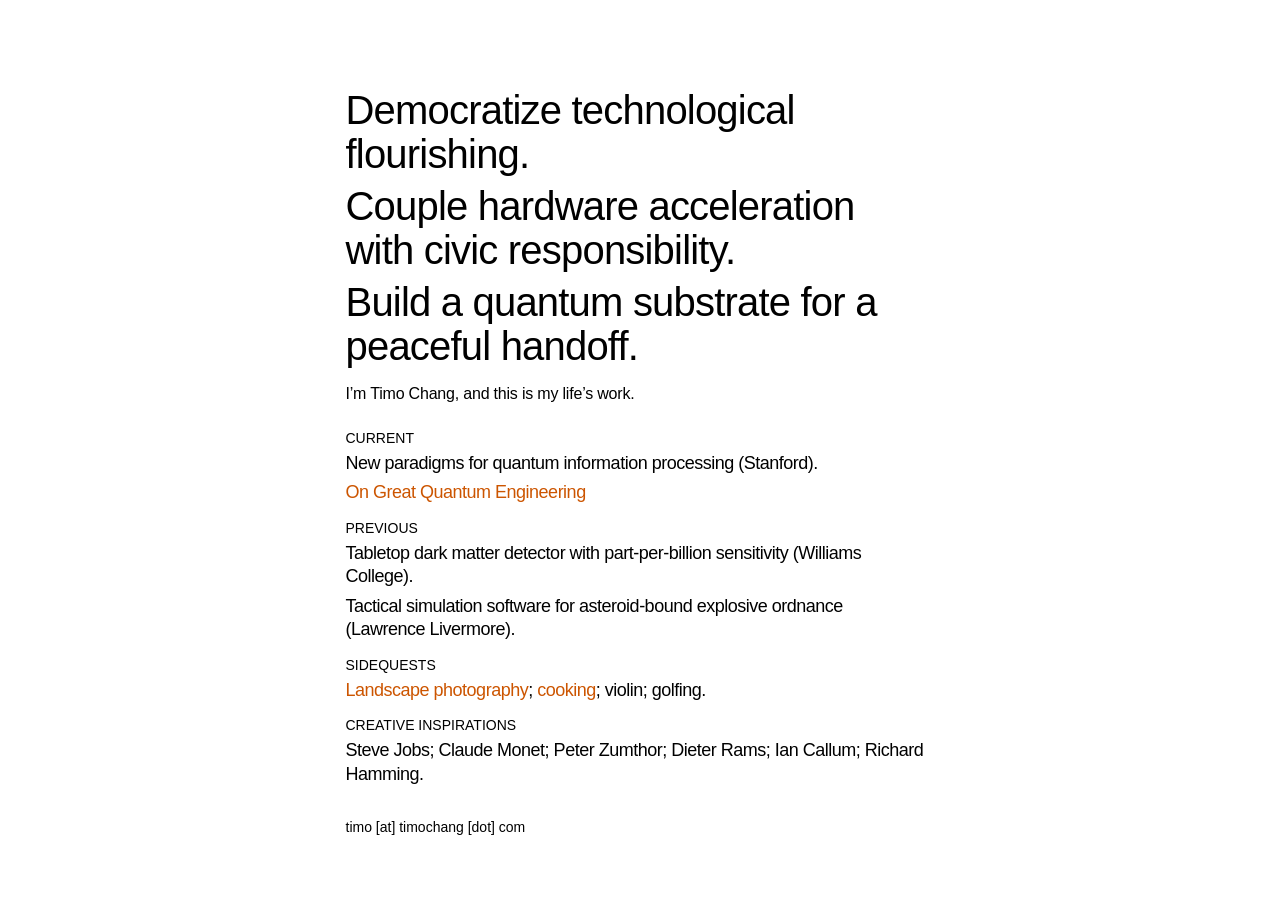
==== commit 4e01ecf9: "Align homepage top spacing with subpage titles" ====
--- a/index.html
+++ b/index.html
@@ -30,7 +30,7 @@
     <link rel="icon" type="image/png" sizes="512x512" href="favicon-512.png?v=6">
     <link rel="apple-touch-icon" sizes="180x180" href="apple-touch-icon.png?v=5">
 
-    <link rel="stylesheet" href="css/style.css?v=home-type-20260914">
+    <link rel="stylesheet" href="css/style.css?v=home-title-offset-20260914">
 
     <!-- Strip hash before browser renders so it can't fragment-scroll.
          nav.js reads __initialHash and restores the URL after switching. -->
--- a/css/style.css
+++ b/css/style.css
@@ -1807,7 +1807,7 @@
 .home-reading { grid-column: 4 / 10; min-width: 0; display: flex; flex-direction: column; gap: 24px; }
 body:has([data-section="about"].active) > header { display: none; }
 body:has([data-section="about"].active) > main { margin-top: 0; }
-[data-section="about"] { box-sizing: border-box; padding: 24px 0; }
+[data-section="about"] { box-sizing: border-box; padding: calc(var(--header-height) + var(--space-32)) 0 24px; }
 .home-principle h1 { font-size: clamp(26px, 4.5svh, 40px); font-weight: 500; line-height: 1.1; letter-spacing: -.8px; margin: 0; }
 .home-principle h1 span { display: block; }
 .home-principle h1 span + span { margin-top: 8px; }
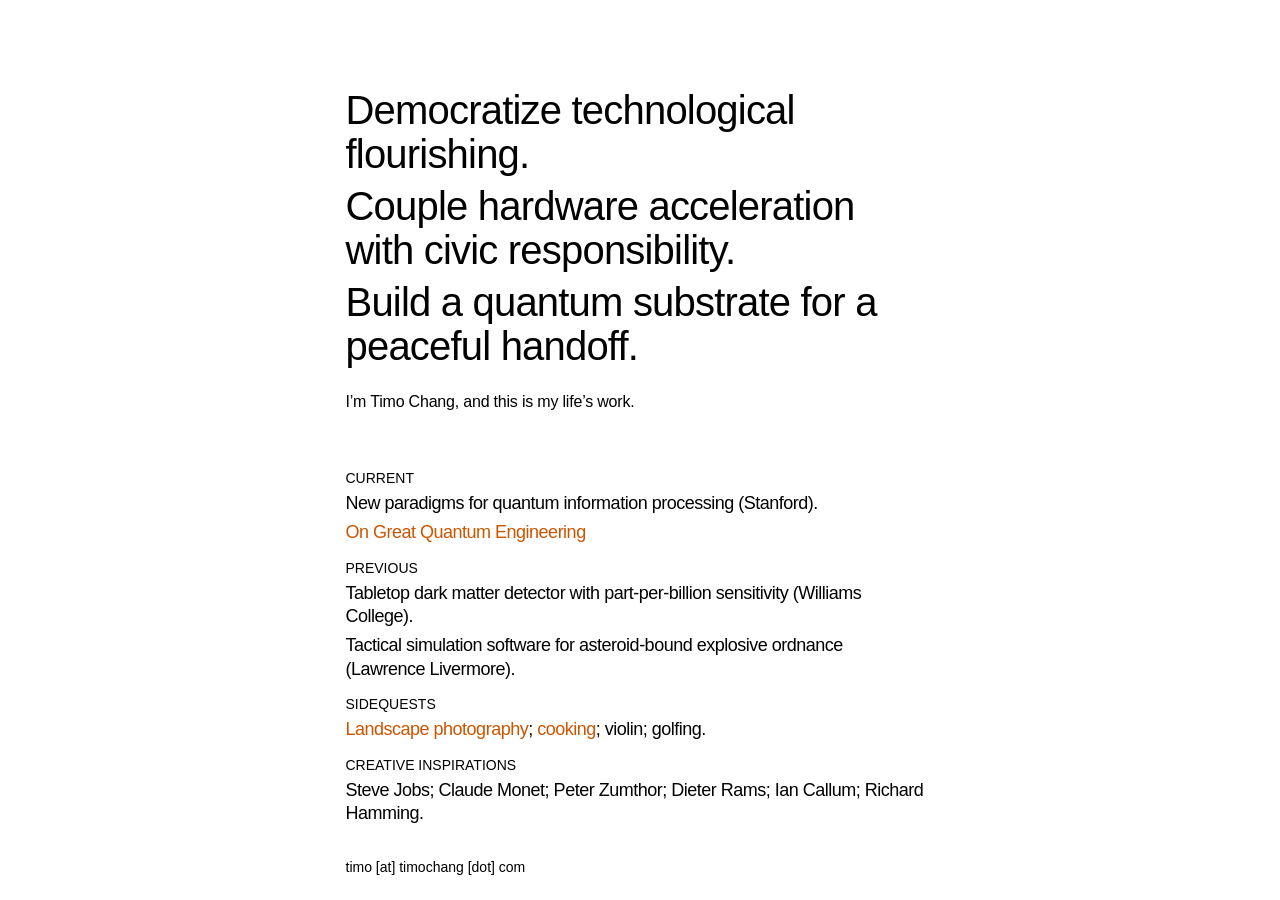
==== commit 979ea0cb: "Anchor homepage background details toward the bottom" ====
--- a/index.html
+++ b/index.html
@@ -30,7 +30,7 @@
     <link rel="icon" type="image/png" sizes="512x512" href="favicon-512.png?v=6">
     <link rel="apple-touch-icon" sizes="180x180" href="apple-touch-icon.png?v=5">
 
-    <link rel="stylesheet" href="css/style.css?v=home-title-offset-20260914">
+    <link rel="stylesheet" href="css/style.css?v=home-bottom-block-20260914">
 
     <!-- Strip hash before browser renders so it can't fragment-scroll.
          nav.js reads __initialHash and restores the URL after switching. -->
--- a/css/style.css
+++ b/css/style.css
@@ -1804,15 +1804,15 @@
 body:has([data-section="exchange-pulses"].active) > main { margin-top: 0; }
 
 /* Homepage: all information visible in the central column. */
-.home-reading { grid-column: 4 / 10; min-width: 0; display: flex; flex-direction: column; gap: 24px; }
+.home-reading { grid-column: 4 / 10; min-width: 0; min-height: calc(100svh - var(--header-height) - var(--space-32) - 24px); display: flex; flex-direction: column; gap: 24px; }
 body:has([data-section="about"].active) > header { display: none; }
 body:has([data-section="about"].active) > main { margin-top: 0; }
 [data-section="about"] { box-sizing: border-box; padding: calc(var(--header-height) + var(--space-32)) 0 24px; }
 .home-principle h1 { font-size: clamp(26px, 4.5svh, 40px); font-weight: 500; line-height: 1.1; letter-spacing: -.8px; margin: 0; }
 .home-principle h1 span { display: block; }
 .home-principle h1 span + span { margin-top: 8px; }
-.home-introduction { font-size: 16px; line-height: 1.3; letter-spacing: -.2px; margin: 16px 0 0; }
-.home-details { display: flex; flex-direction: column; gap: 14px; }
+.home-introduction { font-size: 16px; line-height: 1.3; letter-spacing: -.2px; margin: 24px 0 0; }
+.home-details { margin-top: auto; display: flex; flex-direction: column; gap: 14px; }
 .home-group-label { font-size: 14px; font-weight: 400; line-height: 1.3; letter-spacing: 0; text-transform: uppercase; margin: 0 0 5px; }
 .home-group { font-size: 18px; line-height: 1.3; }
 .home-group p { font-size: inherit; margin: 0 0 6px; }
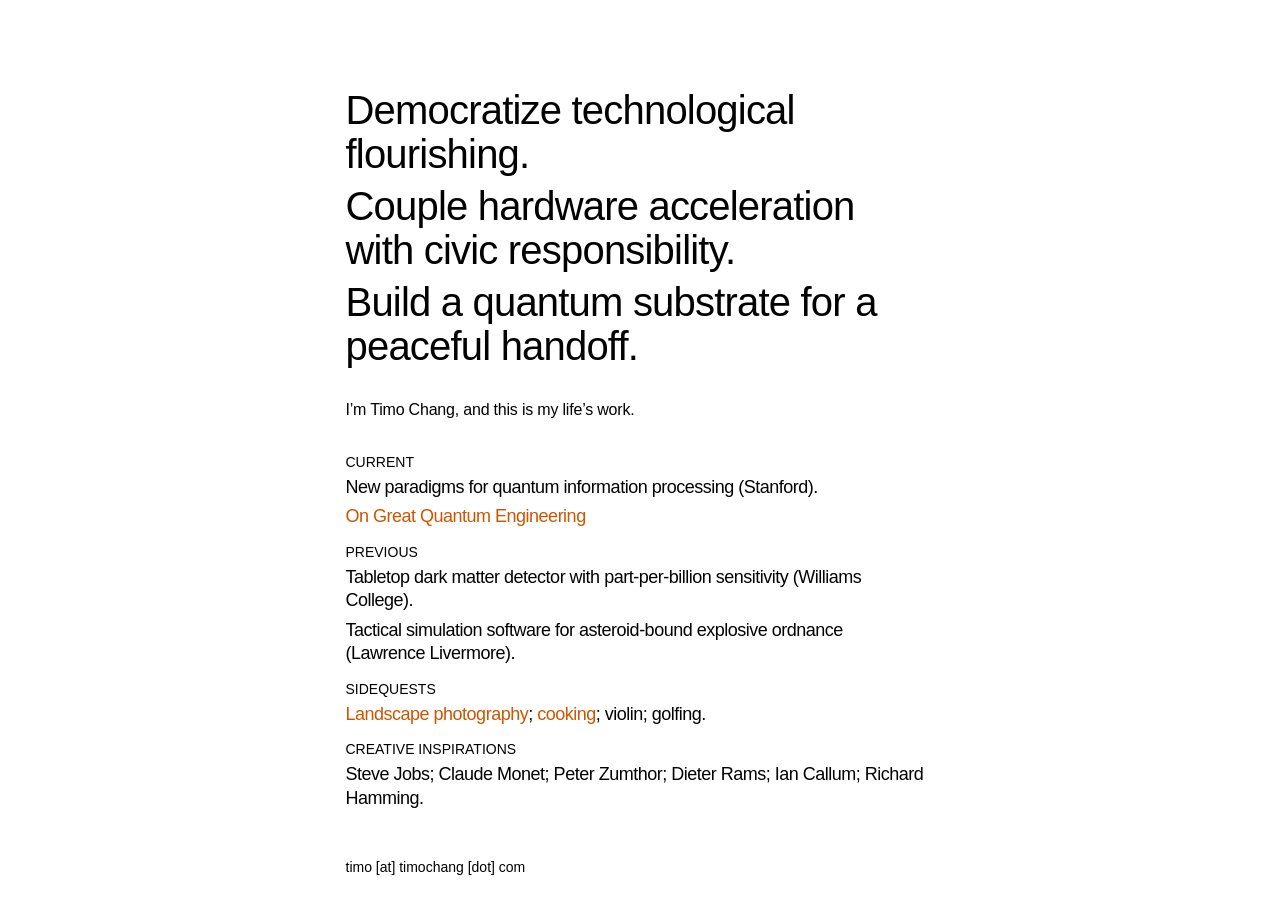
==== commit ef71fc16: "Use fixed homepage gaps and bottom contact" ====
--- a/index.html
+++ b/index.html
@@ -30,7 +30,7 @@
     <link rel="icon" type="image/png" sizes="512x512" href="favicon-512.png?v=6">
     <link rel="apple-touch-icon" sizes="180x180" href="apple-touch-icon.png?v=5">
 
-    <link rel="stylesheet" href="css/style.css?v=home-bottom-block-20260914">
+    <link rel="stylesheet" href="css/style.css?v=home-fixed-gaps-20260914">
 
     <!-- Strip hash before browser renders so it can't fragment-scroll.
          nav.js reads __initialHash and restores the URL after switching. -->
--- a/css/style.css
+++ b/css/style.css
@@ -1804,22 +1804,22 @@
 body:has([data-section="exchange-pulses"].active) > main { margin-top: 0; }
 
 /* Homepage: all information visible in the central column. */
-.home-reading { grid-column: 4 / 10; min-width: 0; min-height: calc(100svh - var(--header-height) - var(--space-32) - 24px); display: flex; flex-direction: column; gap: 24px; }
+.home-reading { grid-column: 4 / 10; min-width: 0; min-height: calc(100svh - var(--header-height) - var(--space-32) - 24px); display: flex; flex-direction: column; gap: 32px; }
 body:has([data-section="about"].active) > header { display: none; }
 body:has([data-section="about"].active) > main { margin-top: 0; }
 [data-section="about"] { box-sizing: border-box; padding: calc(var(--header-height) + var(--space-32)) 0 24px; }
 .home-principle h1 { font-size: clamp(26px, 4.5svh, 40px); font-weight: 500; line-height: 1.1; letter-spacing: -.8px; margin: 0; }
 .home-principle h1 span { display: block; }
 .home-principle h1 span + span { margin-top: 8px; }
-.home-introduction { font-size: 16px; line-height: 1.3; letter-spacing: -.2px; margin: 24px 0 0; }
-.home-details { margin-top: auto; display: flex; flex-direction: column; gap: 14px; }
+.home-introduction { font-size: 16px; line-height: 1.3; letter-spacing: -.2px; margin: 32px 0 0; }
+.home-details { display: flex; flex-direction: column; gap: 14px; }
 .home-group-label { font-size: 14px; font-weight: 400; line-height: 1.3; letter-spacing: 0; text-transform: uppercase; margin: 0 0 5px; }
 .home-group { font-size: 18px; line-height: 1.3; }
 .home-group p { font-size: inherit; margin: 0 0 6px; }
 .home-group p:last-child { margin-bottom: 0; }
-.home-contact { margin: 8px 0 0; font-size: 14px; line-height: 1.3; letter-spacing: 0; }
+.home-contact { margin: auto 0 0; font-size: 14px; line-height: 1.3; letter-spacing: 0; }
 @media (max-width: 768px) {
-    .home-reading { grid-column: 1 / -1; gap: 24px; }
+    .home-reading { grid-column: 1 / -1; gap: 32px; }
     .home-principle h1 { font-size: 26px; }
     .home-group { font-size: 16px; }
     .home-details { gap: 12px; }
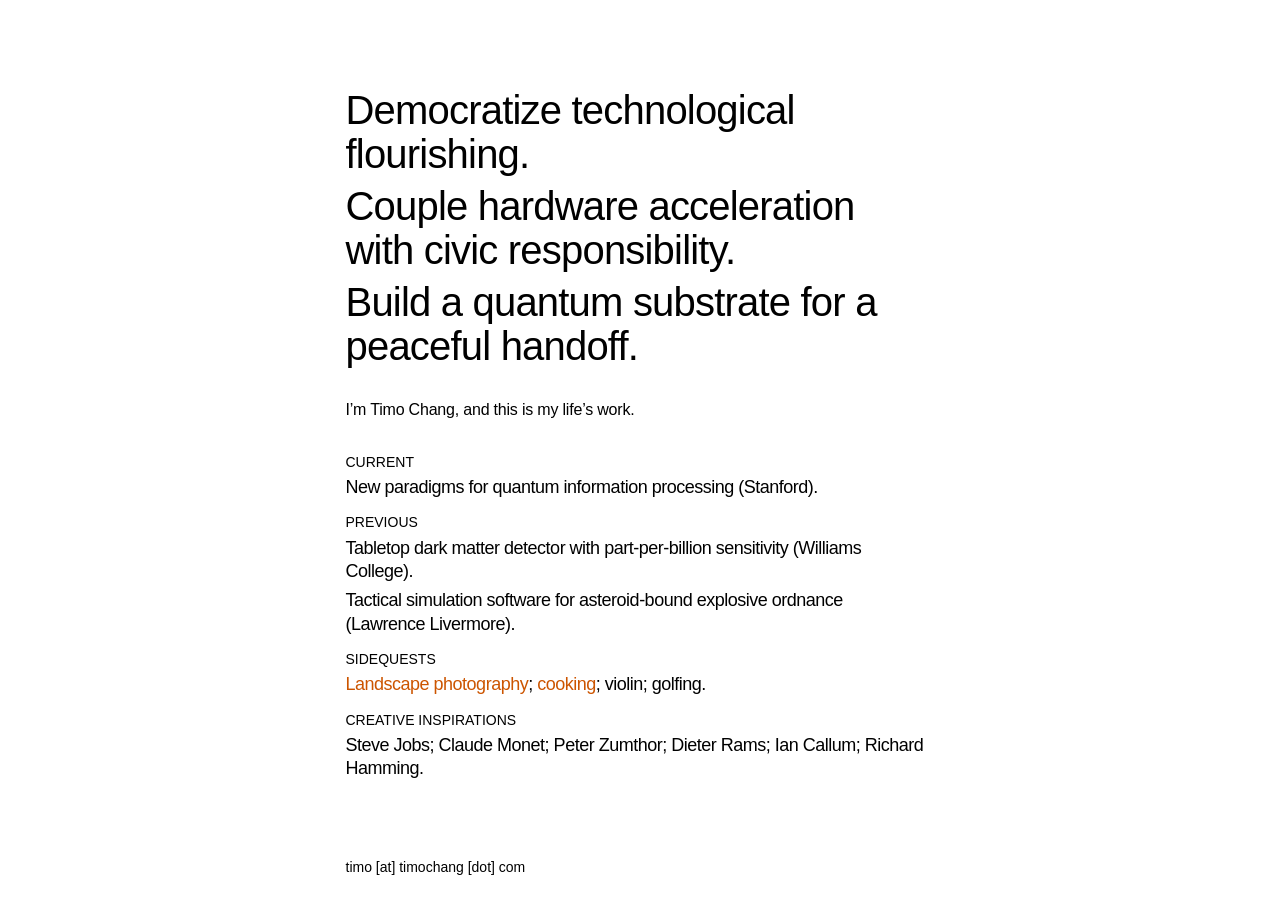
==== commit 0b56b4a9: "Hide quantum essay from homepage and navigation" ====
--- a/index.html
+++ b/index.html
@@ -56,7 +56,6 @@
             </div>
             <button class="mobile-menu-toggle" aria-label="Toggle menu">Menu</button>
             <nav>
-                <a href="#engineering" class="nav-link">Engineering</a>
                 <a href="#photographs" class="nav-link">Photographs</a>
                 <a href="#recipes" class="nav-link">Recipes</a>
             </nav>
@@ -71,7 +70,7 @@
                     <p class="home-introduction">I’m Timo Chang, and this is my life’s work.</p>
                 </div>
                 <div class="home-details">
-                    <div class="home-group"><h2 class="home-group-label">Current</h2><p>New paradigms for quantum information processing (Stanford).</p><p><a href="#engineering">On Great Quantum Engineering</a></p></div>
+                    <div class="home-group"><h2 class="home-group-label">Current</h2><p>New paradigms for quantum information processing (Stanford).</p></div>
                     <div class="home-group"><h2 class="home-group-label">Previous</h2><p>Tabletop dark matter detector with part-per-billion sensitivity (Williams College).</p><p>Tactical simulation software for asteroid-bound explosive ordnance (Lawrence Livermore).</p></div>
                     <div class="home-group"><h2 class="home-group-label">Sidequests</h2><p><a href="#photographs">Landscape photography</a>; <a href="#recipes">cooking</a>; violin; golfing.</p></div>
                     <div class="home-group"><h2 class="home-group-label">Creative Inspirations</h2><p>Steve Jobs; Claude Monet; Peter Zumthor; Dieter Rams; Ian Callum; Richard Hamming.</p></div>
@@ -395,7 +394,6 @@
 
                 <div class="essay-body">
 
-                    <!-- I · The Grandmaster's Inversion (¶1–5) -->
                     <div class="essay-row">
                         <div class="essay-text">
                             <p>Casual chess players learn the game forward. They memorize openings and hunt for tactical advantages in the middle game, winning material here or dominating a file there. They view the game as a collection of local optimizations, hoping that if they win enough small battles, the war will take care of itself.</p>
@@ -410,80 +408,97 @@
 
                     <div class="essay-row">
                         <div class="essay-text">
-                            <p>This analogy articulately transposes to the difference between good versus great engineering. A good engineer is a master of tactics. He can optimize a specific component, minimize a specific noise source, or design a beautiful control loop. He wins material. But the great engineer, much like Capablanca, is obsessed with the endgame. He understands that a "better" component is worthless if it does not improve his final device performance. He defines the particular application first, and then derives every move in the stack—from the hardware topology to the compilation strategy—directly from the final winning endgame.</p>
-                        </div>
-                    </div>
-
-                    <div class="essay-row">
-                        <div class="essay-text">
-                            <p>I learned this lesson the hard way. As I transitioned from the clean, bounded problems of physics coursework to the chaos of building a quantum information processor, I realized all I had learned in school was tactics. I could stabilize the frequency of a laser or improve the coherence of a qubit, but I lacked the clarity of a Grandmaster. I found myself asking: <em>How do I identify the point of diminishing returns? Amidst a seemingly boundless number of optimization problems, how do I choose the few that actually move the needle?</em></p>
-                        </div>
-                    </div>
-
-                    <div class="essay-row">
-                        <div class="essay-text">
-                            <p>These were daunting questions, but I quickly realized that the inability to answer them is not a skill issue. Rather, it is a deficiency of framework. The great engineer succeeds not just because he can build, but because he treats the endgame not merely as an outcome but rather the <strong>generator of logic</strong>. I truly believe that if you can strictly define a clear end goal, you can derive the framework through which you analyze your entire engineering workflow.</p>
-                        </div>
-                    </div>
-
-                    <!-- II · The Indefinite Trance (¶6–7) -->
+                            <p>A good engineer is a master of tactics. He can optimize a specific component, minimize a specific noise source, or design a beautiful control loop. He wins material. But winning material and winning the game are different skills.</p>
+                        </div>
+                    </div>
+
+                    <div class="essay-row">
+                        <div class="essay-text">
+                            <p>I learned this lesson the hard way. As I transitioned from the clean, bounded problems of physics coursework to the chaos of building a quantum information processor, I realized all I had learned in school was tactics. I could stabilize the frequency of a laser or improve the coherence of a qubit, but I lacked the clarity of a Grandmaster.</p>
+                        </div>
+                    </div>
+
+                    <div class="essay-row">
+                        <div class="essay-text">
+                            <p>I found myself asking: How do I identify the point of diminishing returns? Amidst a seemingly boundless number of optimization problems, how do I choose the few that actually move the needle?</p>
+                        </div>
+                    </div>
+
+                    <div class="essay-row">
+                        <div class="essay-text">
+                            <p>These were daunting questions, but I came to understand that the inability to answer them was not a skill issue. It was a deficiency of framework. The great engineer treats the endgame not merely as an outcome but as the <strong>generator of logic</strong>. He defines the particular application first, then derives every move in the stack—from the hardware topology to the compilation strategy—from the final winning endgame. A “better” component is worthless if it does not improve his final device performance.</p>
+                        </div>
+                    </div>
+
+                    <div class="essay-section-group" data-section="derived-architecture">
+                    <div class="essay-row">
+                        <div class="essay-text">
+                            <p>Consider the architectural decisions required to build a functional quantum information processor. The engineer must select a qubit modality, qubit encoding, system connectivity, entanglement method, error correction code, and circuit compilation strategy. These decisions must work together. A successful choice in one layer cannot compensate for another that prevents the machine from producing quantum advantage.</p>
+                        </div>
+                    </div>
+
+                    <div class="essay-row">
+                        <div class="essay-text">
+                            <p>Without a defined application, how should the engineer choose among them? Each option offers advantages under some conditions and liabilities under others. Optimizing the layers separately gives us better components without necessarily giving us a better machine. The magnitude of our work is wasted by the chaos of our direction.</p>
+                        </div>
+                    </div>
+
+                    <div class="essay-row">
+                        <div class="essay-text">
+                            <p>But impose a defined endgame, and you apply a rigorous boundary condition that drastically limits the space of possible trajectories. Select a single, well-defined algorithm—whether a specific Hamiltonian simulation or a targeted optimization routine—and anchor the entire stack to that singular point. You trade speculative market verticals and the seductive promise of every possible application for a design space you can explore systematically.</p>
+                        </div>
+                    </div>
+
+                    <div class="essay-row">
+                        <div class="essay-text">
+                            <p>By restricting the scope of application, you give engineering decisions the opportunity to <strong>compound productively</strong>. The application dictates the connectivity; the connectivity constrains the error correction; the error correction selects the qubit. Each commitment supplies the logic for the next.</p>
+                        </div>
+                    </div>
+
+                    <div class="essay-row">
+                        <div class="essay-text">
+                            <p>This constraint transforms the engineering process. It replaces the aimless optimization of micro-metrics with a rigorous analysis of resource management, time overhead, and error budgeting. You can identify which improvements move the machine toward its endgame and which merely accumulate material. Architecture becomes a derived solution.</p>
+                        </div>
+                    </div>
+
+                    <div class="essay-row">
+                        <div class="essay-text">
+                            <p>Deriving the architecture from the application is the essence of requirements-based engineering. It is the discipline of sacrificing the infinite potential of what a machine <em>might</em> do for the precise requirements of what it <em>must</em> do.</p>
+                        </div>
+                    </div>
+
+                    </div>
+
                     <div class="essay-section-group" data-section="indefinite-trance">
-                        <div class="essay-row">
-                            <div class="essay-text">
-                                <p>Such rigorous, systems-level derivation is foreign to the quantum information processing community. Our field is entranced by a ubiquitous dosage of <strong>indefinite optimism</strong>. We are magnetized by the shimmering notion of "Universal Fault Tolerance"—a horizon that promises a trillion dollar market despite lacking verifiable advantage in almost any application beyond factoring primes. Attempting to engineer for universality and optionality offers the comfort of avoiding the risk of a wrong commitment. But the indefinite optimist pays the cost of forever waiting for a better future to arrive; he can never chart and build that future for himself. And in that endless wait, desperately treading water until the next ambiguous dopamine hit arrives, the decay to indefinite pessimism is both inevitable and tragic.</p>
-                            </div>
-                        </div>
-
-                        <div class="essay-row">
-                            <div class="essay-text">
-                                <p>We must be <strong>definite optimists</strong>. The only way to break out of this trance and architect a better future outcome is to define a <strong>winnable quantum game</strong>. By constraining the endgame to a single, verifiable application, we force the development of the very framework that the indefinite optimist avoids.</p>
-                            </div>
-                        </div>
-                    </div>
-
-                    <!-- III · Derived Architecture (¶8–11) -->
-                    <div class="essay-section-group" data-section="derived-architecture">
-                        <div class="essay-row">
-                            <div class="essay-text">
-                                <p>Consider the architectural decisions required to build a functional quantum information processor. The engineer must correctly select: qubit modality, qubit encoding, system connectivity, entanglement method, error correction code, and circuit compilation strategy.</p>
-                            </div>
-                        </div>
-
-                        <div class="essay-row">
-                            <div class="essay-text">
-                                <p>In this stack, there is no partial credit. If any single one of these layers is incorrect, the machine will not produce quantum advantage. In the pursuit of general universality, the engineer is forced to operate in a design space of maximum entropy. He must consider every application and no application simultaneously, making isolated optimizations based on local intuition. In reality, the magnitude of his work is wasted by the chaos of his direction.</p>
-                            </div>
-                        </div>
-
-                        <div class="essay-row">
-                            <div class="essay-text">
-                                <p>But if you impose a defined endgame, you apply a rigorous boundary condition that drastically limits the space of possible trajectories. You trade 99% of possible applications, speculative market verticals, and the seductive promise of a universal outcome for a design parameter space that you can explore ergodically. To statistically guarantee the system reaches the winning game state, one must brutally restrict the search volume. By restricting the scope of application, you give yourself an opportunity for engineering decisions to compound productively. The application dictates the connectivity; the connectivity constrains the error correction; the error correction selects the qubit. This is the only way to reach a winning endgame.</p>
-                            </div>
-                        </div>
-
-                        <div class="essay-row">
-                            <div class="essay-text">
-                                <p>I propose that we stop treating the architecture of a quantum computer as a speculative bet, and start treating it as a derived solution. We must fix the endgame not to a vague market vertical but to a specific computational victory. We must select a single, well-defined algorithm—whether it is a specific Hamiltonian simulation or a targeted optimization routine—and anchor the entire stack to that singular point. This constraint transforms the engineering process. It enables us to quantitatively evaluate every decision, replacing the aimless optimization of micro-metrics with a rigorous analysis of resource management, time overhead, and error budgeting. These will become the first true fundamentals of quantum systems engineering.</p>
-                            </div>
-                        </div>
-                    </div>
-
-                    <!-- IV · The Right to Play Again (¶12–19) -->
-                    <div class="essay-row">
-                        <div class="essay-text">
-                            <p>The utility of studying the endgame extends far beyond the engineering stack. It illuminates the commercial path and dictates the precise talent density required to walk it. By fixing the application and developing rigorous quantum systems engineering framework, one can turn a lottery ticket into a deterministic execution plan. The great engineer does not rely on the luck of a million-to-one shot. He rigs the outcome by choosing an endgame where he possesses an asymmetric advantage, leaving only one variable: his own ability to execute.</p>
-                        </div>
-                    </div>
-
-                    <div class="essay-row">
-                        <div class="essay-text">
-                            <p>This is the essence of requirements-based engineering. It is the discipline of sacrificing the infinite potential of what a machine <em>might</em> do, for the absolute certainty of what it <em>must</em> do. We ignore the blind stumble toward a trillion-dollar fantasy, and we instead evaluate how to win every necessary battle on the way to the endgame.</p>
-                        </div>
-                    </div>
-
-                    <div class="essay-row">
-                        <div class="essay-text">
-                            <p>The natural objection to this philosophy is fear of the ceiling. The skeptic asks: <em>If we build for a specific application, do we not cap our potential? By ignoring the "universal" dream, are we leaving the trillion-dollar opportunity on the table?</em></p>
+                    <div class="essay-row">
+                        <div class="essay-text">
+                            <p>Yet our field remains entranced by <strong>indefinite optimism</strong>. We are magnetized by the shimmering notion of “Universal Fault Tolerance”—a horizon that promises a trillion-dollar market while leaving the particular computational victory unresolved. Engineering for universality and optionality offers the comfort of avoiding the risk of a wrong commitment.</p>
+                        </div>
+                    </div>
+
+                    <div class="essay-row">
+                        <div class="essay-text">
+                            <p>But the indefinite optimist pays the cost of forever waiting for a better future to arrive; he can never chart and build that future for himself. Without an endgame, every improvement promises progress, but none tells him how far he has left to go.</p>
+                        </div>
+                    </div>
+
+                    <div class="essay-row">
+                        <div class="essay-text">
+                            <p>We must be <strong>definite optimists</strong>. Define a winnable quantum game. Accept the risk of choosing it. Then derive the framework that turns ambition into engineering decisions.</p>
+                        </div>
+                    </div>
+
+                    </div>
+
+                    <div class="essay-row">
+                        <div class="essay-text">
+                            <p>The utility of studying the endgame extends far beyond the engineering stack. It illuminates the commercial path and dictates the precise talent density required to walk it. By fixing the application and developing a rigorous quantum systems engineering framework, one can turn a lottery ticket into an execution plan. The great engineer does not rely on the luck of a million-to-one shot. He chooses an endgame where he possesses an asymmetric advantage, then organizes his resources around the work required to win it.</p>
+                        </div>
+                    </div>
+
+                    <div class="essay-row">
+                        <div class="essay-text">
+                            <p>The natural objection to this philosophy is fear of the ceiling. The skeptic asks: If we build for a specific application, do we not cap our potential? By ignoring the universal dream, are we leaving the trillion-dollar opportunity on the table?</p>
                         </div>
                     </div>
 
@@ -495,58 +510,46 @@
 
                     <div class="essay-row">
                         <div class="essay-text">
-                            <p>You cannot change the world overnight. To believe otherwise is vanity. The winning strategy is to identify a winnable game: a scoped, defined challenge that pushes the limits of the possible, yet remains grounded enough that your derived framework allows you to execute flawlessly with deterministic precision.</p>
-                        </div>
-                    </div>
-
-                    <div class="essay-row">
-                        <div class="essay-text">
                             <p>The reward for winning this game is that <strong>you earn the right to play again</strong>.</p>
                         </div>
                     </div>
 
                     <div class="essay-row">
                         <div class="essay-text">
-                            <p>You take the capital, the credibility, the system frameworks, and the hardened team from the first victory, and you deploy them into a slightly larger, slightly harder game. You repeat this loop. Solve, win, expand. Eventually, you look up and realize you have been riding the crest of the technological frontier for twenty-five years, keeping your finger on the pulse of possibility, always the first to identify the next game that incrementally pushes the boundary of human capability.</p>
-                        </div>
-                    </div>
-
-                    <div class="essay-row">
-                        <div class="essay-text">
-                            <p>The "universal" machine is not built by the dreamer who tries to do everything at once and fails. It is built by the grand strategist who wins one specific game after another, until the universal machine ceases to be a dream, becoming instead the inevitable sum of his sequential victories.</p>
-                        </div>
-                    </div>
-
-                    <!-- V · History Confirms (¶20–24) -->
-                    <div class="essay-row">
-                        <div class="essay-text">
-                            <p>History confirms this strategy of success. The modern paradigms we stand on today were not born from universal ambitions, but from the sequential conquest of specific games.</p>
-                        </div>
-                    </div>
-
-                    <div class="essay-row">
-                        <div class="essay-text">
-                            <p>The analogy is literal in the case of DeepMind, for example. It's well-known that Demis Hassabis has long dreamed of general intelligence, but his team did not begin by attempting to solve for this universal outcome. They began by finding small, bounded games where they could engineer an asymmetric advantage. They started with Pong. That victory snowballed into Go, then Chess, then Starcraft, and eventually into biology with AlphaFold. The talent and infrastructure forged in those "games" became the foundation for the Gemini models powering the world today.</p>
-                        </div>
-                    </div>
-
-                    <div class="essay-row">
-                        <div class="essay-text">
-                            <p>We see the same lineage in NVIDIA. Today, they are the undisputed sovereign of the AI compute stack, but their path was not a straight line to the H200. It began with the humble "game" of 3D graphics rendering. They won that market, then pivoted to a new, slightly harder game. They realized that the massive parallelization required to render pixels was mathematically relevant to many of the operations required for scientific computing. By winning these niche industrial games, they inadvertently built the exact linear algebra engines that served as a foundation for crypto mining, and finally, for the massive matrix multiplications of deep learning. They did not set out to build the world's AI infrastructure; they simply built a hardware stack capable of winning the game in front of them, over and over again.</p>
-                        </div>
-                    </div>
-
-                    <div class="essay-row">
-                        <div class="essay-text">
-                            <p>Quantum computing is currently trying to skip this history. The industry is attempting to jump straight from the lab bench to the "Universal Machine" without ever playing the intermediate games of Pong or scientific simulation. We are trying to be NVIDIA in 2024 without ever being NVIDIA in 1999.</p>
-                        </div>
-                    </div>
-
-                    <div class="essay-row">
-                        <div class="essay-text">
-                            <p>This is why I am insisting on a defined endgame. I am not limiting the scope of quantum mechanics; I am simply looking for its first "Pong." By solving a specific, high-value problem, we do more than just generate scientific data. We build the "CUDA" of quantum: the control systems, the calibration routines, and the engineering culture required to scale. We win the right to play again. And when we look up twenty-five years from now, we will find that the universal machine we dreamed of was not a miracle we waited for, but the inevitable sum of the games we chose to win.</p>
-                        </div>
-                    </div>
+                            <p>You take the capital, the credibility, the system frameworks, and the hardened team from the first victory, and deploy them into a slightly larger, slightly harder game. You repeat this loop. Solve, win, expand.</p>
+                        </div>
+                    </div>
+
+                    <div class="essay-row">
+                        <div class="essay-text">
+                            <p>The analogy is literal in the case of DeepMind. Demis Hassabis has long dreamed of general intelligence, but his team pursued that ambition through small, bounded games. They began with Atari games such as Pong, then tackled Go, chess, and StarCraft, and eventually reached into biology with AlphaFold. The talent and infrastructure forged in those games became the foundation for building transformer-based language models. Each bounded victory expanded the team’s capacity to pursue its original, unbounded ambition.</p>
+                        </div>
+                    </div>
+
+                    <div class="essay-row">
+                        <div class="essay-text">
+                            <p>We see the same lineage in NVIDIA. Today, they are the undisputed sovereign of the AI compute stack, but their path was not a straight line to the H200. It began with the humble game of 3D graphics rendering. The massive parallelization required to render pixels proved useful for scientific computing, and eventually for the massive matrix multiplications of deep learning. The hardware and software built to win one market became the means of entering the next.</p>
+                        </div>
+                    </div>
+
+                    <div class="essay-row">
+                        <div class="essay-text">
+                            <p>Quantum computing is currently trying to skip this history. The industry is attempting to jump straight from the lab bench to the universal machine without ever playing the intermediate games of Pong or scientific simulation. We are trying to be NVIDIA in 2024 without ever being NVIDIA in 1999.</p>
+                        </div>
+                    </div>
+
+                    <div class="essay-row">
+                        <div class="essay-text">
+                            <p>The path to universality runs through specific victories. That is why I insist on a defined endgame. I am not limiting the scope of quantum mechanics; I am looking for its first winnable game. By solving a specific, high-value problem, we do more than generate scientific data. We build the CUDA of quantum: the control systems, the calibration routines, and the engineering culture required to scale. We win the right to play again.</p>
+                        </div>
+                    </div>
+
+                    <div class="essay-row">
+                        <div class="essay-text">
+                            <p>Eventually, we look up and realize we have been riding the crest of the technological frontier for twenty-five years, keeping our finger on the pulse of possibility, always searching for the next game that pushes the boundary of human capability. And only then do we recognize the shape of what we have built: the universal machine we dreamed of was not a miracle we waited for, but the inevitable sum of the games we chose to win.</p>
+                        </div>
+                    </div>
+
 
                 </div>
             </div>
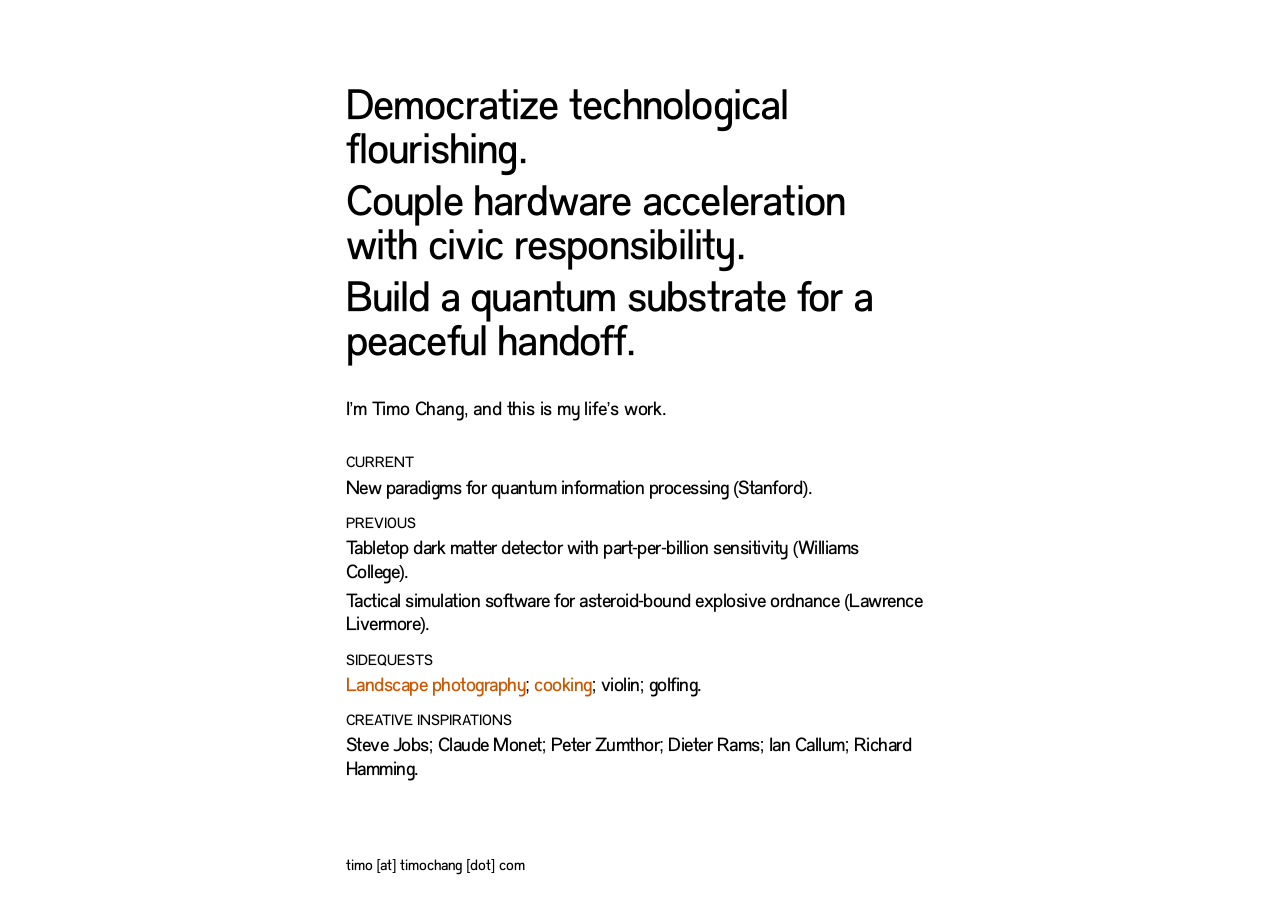
==== commit e824f88a: "Use heavier Ambition 0.129 and match homepage body sizes" ====
--- a/index.html
+++ b/index.html
@@ -30,7 +30,8 @@
     <link rel="icon" type="image/png" sizes="512x512" href="favicon-512.png?v=6">
     <link rel="apple-touch-icon" sizes="180x180" href="apple-touch-icon.png?v=5">
 
-    <link rel="stylesheet" href="css/style.css?v=home-fixed-gaps-20260914">
+    <link rel="preload" href="/fonts/ambition/Ambition-Regular-0.129.woff2" as="font" type="font/woff2" crossorigin>
+    <link rel="stylesheet" href="css/style.css?v=ambition-0.129-matched-body">
 
     <!-- Strip hash before browser renders so it can't fragment-scroll.
          nav.js reads __initialHash and restores the URL after switching. -->
--- a/css/style.css
+++ b/css/style.css
@@ -1,3 +1,7 @@
+/* Ambition 0.129: complete Latin alphabet and numerals; Areal supplies unsupported characters. */
+@font-face{font-family:"Ambition";src:url("/fonts/ambition/Ambition-Regular-0.129.woff2") format("woff2");font-weight:400 500;font-style:normal;font-display:swap;unicode-range:U+0020,U+002E,U+0030-0039,U+0041-005A,U+0061-007A}
+@font-face{font-family:"Ambition";src:url("/fonts/ambition/Ambition-Bold-0.129.woff2") format("woff2");font-weight:700;font-style:normal;font-display:swap;unicode-range:U+0020,U+002E,U+0030-0039,U+0041-005A,U+0061-007A}
+@font-face{font-family:"Ambition";src:url("/fonts/ambition/Ambition-Italic-0.129.woff2") format("woff2");font-weight:400 500;font-style:italic;font-display:swap;unicode-range:U+0020,U+002E,U+0030-0039,U+0041-005A,U+0061-007A}
 @font-face{font-family:"ABC Areal";src:url("https://timochang.com/fonts/areal/ABCAreal-Regular.woff2") format("woff2");font-weight:400;font-style:normal;font-display:swap}
 @font-face{font-family:"ABC Areal";src:url("https://timochang.com/fonts/areal/ABCAreal-RegularItalic.woff2") format("woff2");font-weight:400;font-style:italic;font-display:swap}
 @font-face{font-family:"ABC Areal";src:url("https://timochang.com/fonts/areal/ABCAreal-Medium.woff2") format("woff2");font-weight:500;font-style:normal;font-display:swap}
@@ -86,8 +90,8 @@
     --color-text: #000000;
     --color-accent: #CC5500;
 
-    /* Typography - ABC Areal */
-    --font-primary: "ABC Areal",Helvetica,sans-serif;
+    /* Typography - Ambition */
+    --font-primary: "Ambition","ABC Areal",Helvetica,sans-serif;
     --font-weight-regular: 400;
     --font-weight-medium: 500;
     
@@ -1811,16 +1815,16 @@
 .home-principle h1 { font-size: clamp(26px, 4.5svh, 40px); font-weight: 500; line-height: 1.1; letter-spacing: -.8px; margin: 0; }
 .home-principle h1 span { display: block; }
 .home-principle h1 span + span { margin-top: 8px; }
-.home-introduction { font-size: 16px; line-height: 1.3; letter-spacing: -.2px; margin: 32px 0 0; }
+.home-introduction, .home-group { font-size: 18px; line-height: 1.3; }
+.home-introduction { letter-spacing: -.2px; margin: 32px 0 0; }
 .home-details { display: flex; flex-direction: column; gap: 14px; }
 .home-group-label { font-size: 14px; font-weight: 400; line-height: 1.3; letter-spacing: 0; text-transform: uppercase; margin: 0 0 5px; }
-.home-group { font-size: 18px; line-height: 1.3; }
 .home-group p { font-size: inherit; margin: 0 0 6px; }
 .home-group p:last-child { margin-bottom: 0; }
 .home-contact { margin: auto 0 0; font-size: 14px; line-height: 1.3; letter-spacing: 0; }
 @media (max-width: 768px) {
     .home-reading { grid-column: 1 / -1; gap: 32px; }
     .home-principle h1 { font-size: 26px; }
-    .home-group { font-size: 16px; }
+    .home-introduction, .home-group { font-size: 16px; }
     .home-details { gap: 12px; }
 }
